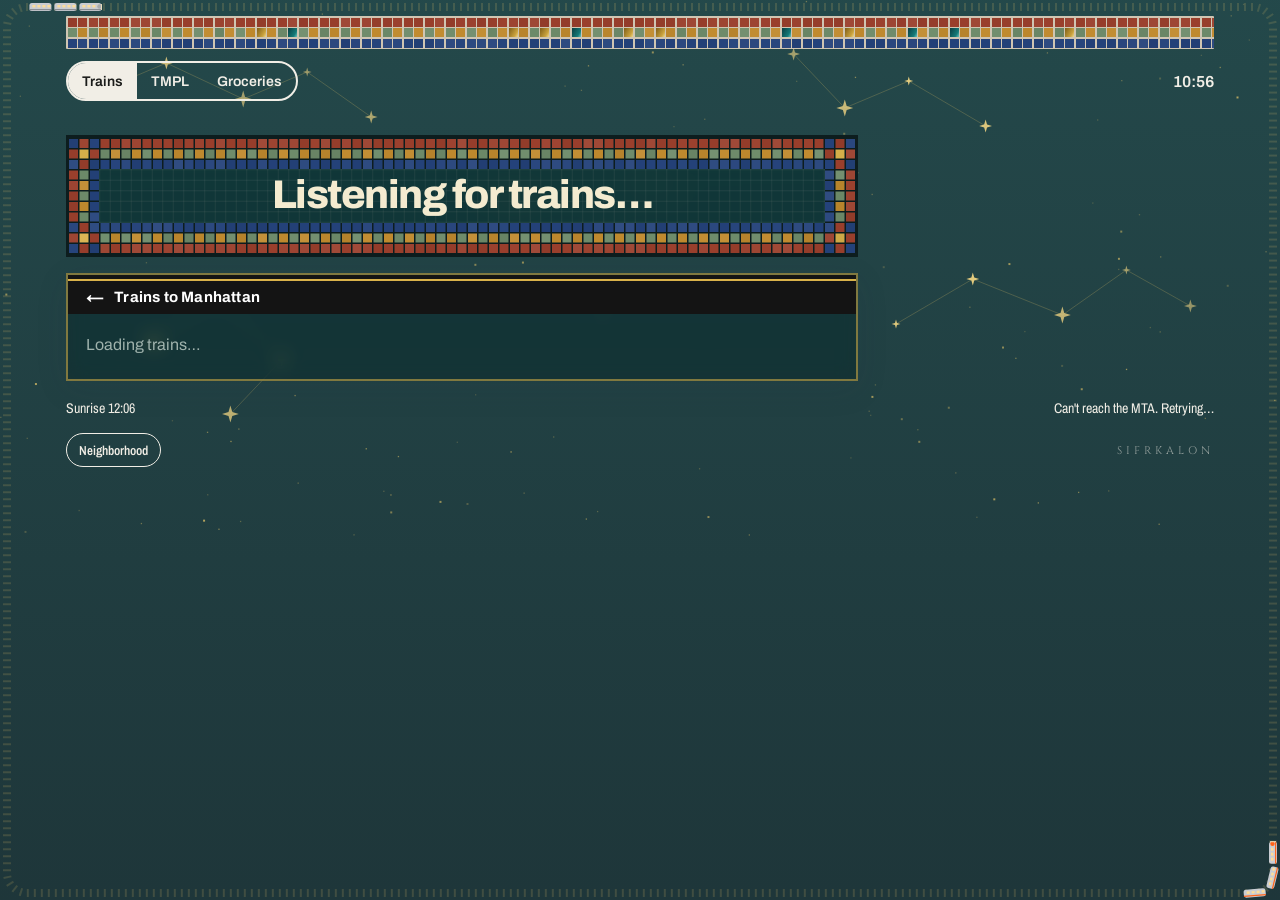
==== index.html @ c40b88c0 "Two little trains always running around the edge: an L one way, an M the other Co-Authored-By: Claud" ====
<!doctype html>
<html lang="en">
<head>
<meta charset="utf-8">
<meta name="viewport" content="width=device-width, initial-scale=1, viewport-fit=cover">
<meta name="apple-mobile-web-app-capable" content="yes">
<meta name="apple-mobile-web-app-status-bar-style" content="black-translucent">
<meta name="apple-mobile-web-app-title" content="Trains">
<title>Trains</title>
<link rel="preconnect" href="https://fonts.googleapis.com">
<link rel="preconnect" href="https://fonts.gstatic.com" crossorigin>
<link rel="stylesheet" href="https://fonts.googleapis.com/css2?family=Archivo:wght@400;600;800&family=Archivo+Narrow:wght@500;600&family=Cinzel:wght@500;700&family=Pixelify+Sans:wght@400;600&family=VT323&display=swap">
<style>
  * { box-sizing: border-box; }
  html, body { margin: 0; min-height: 100%; }
  body { -webkit-font-smoothing: antialiased; }
  button { font: inherit; cursor: pointer; }
  [hidden] { display: none !important; }

  /* ================= LINE (line map + mosaic) ================= */
  body.t-line {
    background-color: #F2EFE8; color: #1B1C1A; font-family: "Archivo", "Helvetica Neue", Helvetica, Arial, sans-serif;
  }
  .L { grid-template-columns: minmax(0, 1fr); max-width: 1180px; margin: 0 auto; padding: max(16px, env(safe-area-inset-top)) 16px max(20px, env(safe-area-inset-bottom)); display: grid; gap: 18px; }
  .band { display: grid; grid-auto-flow: column; grid-template-rows: repeat(3, 9px); grid-auto-columns: 9px; gap: 1.5px; padding: 1.5px; background: #CFC5B2; overflow: hidden; border-radius: 1px; }
  .band i { display: block; width: 9px; height: 9px; }
  /* jewel tesserae: gold smalti and teal glass that catch the light now and then */
  /* jewel tesserae: glass and smalti that catch the light. Colors come in as --a (deep), --b (body), --h (highlight). */
  .jw { background: linear-gradient(120deg, var(--a) 0%, var(--b) 30%, var(--h) 47%, var(--b) 57%, var(--a) 100%); background-size: 320% 100%; animation: glint var(--t, 4s) ease-in-out infinite; animation-delay: var(--d, 0s); }
  @keyframes glint { 0%, 55% { background-position: 100% 0; } 78% { background-position: 0% 0; } 100% { background-position: 0% 0; } }
  @media (prefers-reduced-motion: reduce) { .jw { animation: none; background-position: 40% 0; } .L-track .rail, .L-track .car { animation: none; } }
  .L-top { display: flex; align-items: center; gap: 12px; }
  .L-spacer { flex: 1; }
  @media (max-width: 480px) { .L-top { gap: 8px; } .L-wx { font-size: 13px; white-space: nowrap; } .wxl { display: none; } }
  .L-sig { display: flex; align-items: center; gap: 14px; width: 100%; justify-content: space-between; margin-top: 10px; }
  .L-foot .toggle { min-height: 34px; font-size: 13px; padding: 4px 12px; border-width: 1.5px; }
  .sig { font-family: "Cinzel", Georgia, serif; font-size: 11px; letter-spacing: 4px; opacity: 0.55; }
  .L-clock { font-weight: 600; font-variant-numeric: tabular-nums; color: #55584F; }
  .toggle { border: 2px solid currentColor; background: transparent; color: inherit; padding: 6px 12px; min-height: 40px; border-radius: 999px; font-size: 14px; font-weight: 600; }
  #L-fx { position: fixed; inset: 0; width: 100vw; height: 100vh; pointer-events: none; z-index: 0; }
  .L { position: relative; z-index: 1; }
  body.t-line.dark .L-clock, body.t-line.dark .L-foot, body.t-line.dark .L-top .toggle, body.t-line.dark .L-wx { color: #F1EEE6; }
  .L-wx { font-family: "Archivo Narrow", sans-serif; font-size: 15px; color: #3E413B; }
  .L-main { display: grid; gap: 16px; }
  @media (min-width: 900px) { .L-main { grid-template-columns: minmax(0, 1fr) 340px; align-items: start; } }
  .L-col { display: grid; gap: 16px; }
  .views { display: inline-flex; border: 2px solid currentColor; border-radius: 999px; overflow: hidden; }
  .views button { border: 0; background: transparent; color: inherit; padding: 6px 14px; min-height: 36px; font-size: 14px; font-weight: 600; }
  .views button[aria-pressed="true"] { background: #1B1C1A; color: #F8F5EE; }
  body.t-line.dark .views { color: #F1EEE6; } body.t-line.dark .views button[aria-pressed="true"] { background: #F1EEE6; color: #1B1C1A; }
  .T-row { display: grid; grid-template-columns: 74px minmax(0, 1fr); gap: 14px; align-items: center; padding: 14px 0; border-bottom: 1px solid #E2DCCD; }
  .T-row:last-child { border-bottom: 0; }
  .T-min { font-weight: 800; font-size: 40px; line-height: 0.9; letter-spacing: -1.5px; color: #24427A; font-variant-numeric: tabular-nums; text-align: right; }
  .T-min small { display: block; font-size: 13px; letter-spacing: 0; color: #55584F; font-weight: 600; margin-top: 4px; }
  .T-row.top .T-min { font-size: 56px; color: #7A2E2A; }
  .T-doing { font-size: 19px; font-weight: 800; }
  .T-row.top .T-doing { font-size: 24px; }
  .T-club { margin-top: 4px; }
  .T-how { font-family: "Archivo Narrow", sans-serif; font-size: 14px; color: #55584F; margin-top: 3px; }
  .T-how b { color: #1B1C1A; }

  .L-plaque { position: relative; background: transparent; -webkit-backdrop-filter: blur(18px) saturate(1.6); backdrop-filter: blur(18px) saturate(1.6); padding: 40px 40px 32px; text-align: center; overflow: hidden; }
  .L-plaque > canvas { position: absolute; inset: 0; width: 100%; height: 100%; z-index: 0; }
  .L-plaque > div { position: relative; z-index: 1; }
  @media (max-width: 480px) { .L-plaque { padding: 34px 32px 28px; } .L-plaque .L-sub { font-size: 13px; } }
  .L-head1 { font-weight: 800; font-size: clamp(34px, 9vw, 64px); line-height: 1; letter-spacing: -1.5px; white-space: nowrap; color: #1B1C1A; font-variant-numeric: tabular-nums; }
  /* the number, gilded on black glass like an old transom or shop-door numeral */
  .L-head1 em { font-style: normal; display: inline-block; padding: 0.02em 0.22em 0.06em; margin: 0 0.04em; border-radius: 0.12em; vertical-align: 0.02em;
    background: #121212; box-shadow: inset 0 0 0 2px #121212, inset 0 0 0 3.5px #B8913A, 0 2px 0 rgba(0,0,0,0.12); }
  .L-head1 em .gilt { background: linear-gradient(105deg, #8E6B1E 0%, #D9B24A 28%, #FFF2BF 44%, #E8C766 52%, #A57C25 70%, #F3D98A 86%, #8E6B1E 100%); background-size: 260% 100%;
    -webkit-background-clip: text; background-clip: text; color: transparent; filter: drop-shadow(0 1px 0 #3A2A0C); animation: gilt 6s ease-in-out infinite; }
  @keyframes gilt { 0%, 60% { background-position: 100% 0; } 85%, 100% { background-position: 0% 0; } }
  @media (prefers-reduced-motion: reduce) { .L-head1 em .gilt { animation: none; } }
  .L-head1.now { color: #7A2E2A; }
  .L-head1.quiet { white-space: normal; font-size: clamp(26px, 7vw, 40px); }
  .L-what { margin-top: 10px; font-size: 18px; line-height: 1.35; }
  .L-what b { font-weight: 800; }
  .L-sub { color: #55584F; font-family: "Archivo Narrow", sans-serif; font-size: 15px; margin-top: 4px; }
  .L-side { display: grid; gap: 12px; }
  .L-note { background: rgba(252,249,242,0.55); -webkit-backdrop-filter: blur(18px) saturate(1.6); backdrop-filter: blur(18px) saturate(1.6); border: 2px solid #C08A2E; border-left-width: 8px; padding: 10px 14px; }
  .L-note b { display: block; font-size: 16px; }
  .L-note span { font-family: "Archivo Narrow", sans-serif; font-size: 14px; color: #55584F; }
  .L-notices { -webkit-backdrop-filter: blur(18px) saturate(1.6); backdrop-filter: blur(18px) saturate(1.6); background: rgba(252,249,242,0.55); border: 1px solid #B9B09C; }
  .L-notices summary { padding: 10px 14px; font-family: "Cinzel", Georgia, serif; letter-spacing: 2px; font-size: 13px; cursor: pointer; list-style-position: inside; }
  .L-notices > div { display: grid; gap: 10px; padding: 0 12px 12px; }
  .L-chip { display: inline-block; margin-left: 6px; padding: 1px 7px; border-radius: 999px; background: #24427A; color: #F8F5EE; font-family: "Archivo Narrow", sans-serif; font-size: 11px; letter-spacing: 0.5px; vertical-align: 2px; }
  .L-alert { background: #24427A; color: #F8F5EE; border: 3px solid #F8F5EE; outline: 2px solid #24427A; padding: 10px 14px; font-size: 15px; line-height: 1.35; }
  .L-alert small { display: block; font-family: "Cinzel", serif; letter-spacing: 3px; font-size: 11px; opacity: 0.85; margin-bottom: 3px; }
  .L-map { background: rgba(252,249,242,0.5); -webkit-backdrop-filter: blur(18px) saturate(1.6); backdrop-filter: blur(18px) saturate(1.6); box-shadow: inset 0 1px 0 rgba(255,255,255,0.75), 0 8px 30px rgba(40,50,70,0.10); border: 2px solid #1B1C1A; padding: 0 18px 8px; }
  .sign { margin: 0 -18px 4px; background: #141414; color: #FFFFFF; padding: 9px 18px 8px; border-top: 4px solid #141414; box-shadow: inset 0 2px 0 #FFFFFF; font-weight: 700; font-size: 15px; letter-spacing: 0.2px; display: flex; align-items: center; gap: 10px; }
  .sign .dot { width: 22px; height: 22px; border-radius: 50%; color: #fff; display: inline-grid; place-items: center; font-size: 13px; font-weight: 800; }
  .sign .arrow { font-size: 18px; line-height: 1; }
  .L-row { display: grid; grid-template-columns: 36px minmax(0, 1fr) auto; gap: 14px; align-items: center; padding: 14px 0; border-bottom: 1px solid #E2DCCD; }
  .L-row:last-child { border-bottom: 0; }
  @media (max-width: 600px) {
    .L-row { grid-template-columns: 36px minmax(0, 1fr); grid-template-areas: "b i" "t t"; row-gap: 8px; }
    .L-row .bullet { grid-area: b; } .L-row .L-info { grid-area: i; text-align: left; } .L-row .L-line1 { justify-content: flex-start; } .L-row .L-track { grid-area: t; }
  }
  .bullet { width: 34px; height: 34px; border-radius: 50%; color: #fff; display: grid; place-items: center; font-weight: 800; font-size: 18px; font-family: "Helvetica Neue", Helvetica, Arial, sans-serif; }
  .L-track { position: relative; height: 34px; min-width: 60px; }
  .L-main > *, .H-main > * { min-width: 0; }
  .L-track .rail { position: absolute; left: 0; right: 14px; top: 13px; height: 8px; display: flex; gap: 2px; overflow: hidden; }
  .L-track .rail i { flex: none; height: 8px; display: block; }
  /* the occasional rumble: a quick shiver through the rail and the car, every several seconds */
  .L-track .rail, .L-track .car { animation: rumble var(--rt, 9s) linear infinite; animation-delay: var(--rd, 0s); }
  .L-row.go .L-track .rail, .L-row.go .L-track .car { --rt: 3.2s; }
  @keyframes rumble {
    0%, 90%, 100% { transform: translate(0, 0); }
    91% { transform: translate(0.4px, -0.7px); } 92.5% { transform: translate(-0.4px, 0.6px); }
    94% { transform: translate(0.3px, -0.5px); } 95.5% { transform: translate(-0.2px, 0.4px); }
    97% { transform: translate(0.1px, -0.2px); }
  }
  .L-track .stn { position: absolute; right: 0; top: 6px; width: 22px; height: 22px; border-radius: 50%; background: #F8F5EE; border: 5px solid #1B1C1A; }
  .L-track .car { position: absolute; top: 8px; width: 28px; height: 18px; border-radius: 5px; background: #1B1C1A; transition: left 1s linear; }
  .L-track .car::after { content: ""; position: absolute; left: 4px; right: 4px; top: 5px; height: 4px; background: #F1D48A; border-radius: 1px; }
  .L-row.go .stn { animation: pulse 1.2s ease-in-out infinite; }
  @keyframes pulse { 50% { box-shadow: 0 0 0 7px rgba(122,46,42,0.25); } }
  .L-info { text-align: right; min-width: 118px; }
  .L-leave { font-weight: 800; font-size: 20px; font-variant-numeric: tabular-nums; }
  .L-line1 { display: flex; align-items: center; justify-content: flex-end; flex-wrap: wrap; gap: 4px 8px; }
  .L-walk { display: inline-flex; align-items: center; gap: 4px; padding: 2px 9px 2px 6px; border-radius: 999px; background: #E9E3D6; color: #3E413B; font-family: "Archivo Narrow", sans-serif; font-weight: 600; font-size: 13px; white-space: nowrap; }
  .L-walk svg { width: 13px; height: 13px; }
  .L-then { font-weight: 600; color: #3E413B; }
  .L-stn { margin-top: 4px; }
  .tablet { display: inline-flex; align-items: center; gap: 7px; font-family: "Cinzel", Georgia, serif; font-weight: 700; font-size: 11.5px; letter-spacing: 2px; color: var(--tc, #2F6B5E); }
  .tablet::before { content: ""; width: 9px; height: 9px; flex: none; background: linear-gradient(135deg, var(--tc, #2F6B5E) 0 50%, var(--tb, #C08A2E) 50% 100%); }
  .L-next { font-family: "Archivo Narrow", sans-serif; font-size: 13px; color: #6B6E68; }
  .L-foot { display: flex; flex-wrap: wrap; gap: 6px 18px; justify-content: space-between; font-family: "Archivo Narrow", sans-serif; font-size: 14px; color: #55584F; }
  .L-empty { padding: 18px 0; color: #55584F; }

  /* ================= NEIGHBORHOOD (pixel, Gotham-amber nights) ================= */
  body.t-hood { background: #12101F; color: #F4EBD0; font-family: "VT323", "Courier New", monospace; }
  .H { grid-template-columns: minmax(0, 1fr); max-width: 1180px; margin: 0 auto; padding: max(14px, env(safe-area-inset-top)) 14px max(20px, env(safe-area-inset-bottom)); display: grid; gap: 16px; }
  .H-top { display: flex; align-items: center; gap: 12px; font-size: 22px; }
  .H-top .day { flex: 1; color: #C9BCA0; }
  .H-sig { display: flex; align-items: center; justify-content: space-between; width: 100%; }
  .H-sig .sig { font-family: "Pixelify Sans", sans-serif; letter-spacing: 3px; font-size: 12px; }
  .H-foot .toggle, .H-top .toggle { font-family: "Pixelify Sans", sans-serif; border-radius: 0; border-color: #FFC966; color: #FFC966; font-size: 14px; }
  .H-main { display: grid; gap: 16px; }
  @media (min-width: 900px) { .H-main { grid-template-columns: minmax(0, 1.35fr) minmax(0, 1fr); align-items: start; } }
  .H-scene { display: block; width: 100%; height: auto; image-rendering: pixelated; image-rendering: crisp-edges; box-shadow: 0 0 0 4px #0A0914, 0 0 0 8px #5E3B26; background: #0B0F1F; }
  .H-box { background: #F4EBD0; color: #1E1A2E; padding: 14px 16px; box-shadow: 0 0 0 4px #1E1A2E, 0 0 0 8px #F4EBD0; margin: 8px; }
  .H-label { font-family: "Pixelify Sans", sans-serif; font-weight: 600; font-size: 15px; letter-spacing: 1px; color: #7A4E2D; }
  .H-quest { font-size: 32px; line-height: 1.02; margin-top: 4px; }
  .H-quest em { font-style: normal; color: #B5402B; }
  .H-col { display: grid; gap: 14px; }
  .H-panel { background: #1E1A33; padding: 12px 14px; box-shadow: 0 0 0 3px #0A0914; }
  .H-panel .H-label { color: #FFC966; margin-bottom: 6px; }
  .H-item { font-size: 22px; line-height: 1.1; padding: 3px 0; }
  .H-item span { color: #B9AFCF; }
  .H-route { display: grid; grid-template-columns: 26px minmax(0, 1fr) auto; gap: 10px; align-items: center; font-size: 22px; padding: 4px 0; }
  .H-dot { width: 22px; height: 22px; display: grid; place-items: center; color: #fff; font-family: "Pixelify Sans", sans-serif; font-size: 14px; font-weight: 600; clip-path: polygon(30% 0, 70% 0, 100% 30%, 100% 70%, 70% 100%, 30% 100%, 0 70%, 0 30%); }
  .H-route .when { color: #FFC966; text-align: right; }
  .H-route small { display: block; color: #9C92B5; font-size: 18px; }
  .H-notices summary { cursor: pointer; list-style-position: inside; }
  .H-flyer { background: #F4F1EA; color: #161616; padding: 10px 12px; font-size: 20px; line-height: 1.05; position: relative; box-shadow: 3px 3px 0 #0A0914; }
  .H-flyer:nth-child(odd) { transform: rotate(-1deg); }
  .H-flyer:nth-child(even) { transform: rotate(0.8deg); }
  .H-flyer::before { content: ""; position: absolute; top: -6px; left: 40%; width: 46px; height: 12px; background: rgba(255, 232, 0, 0.75); }
  .H-flyer small { display: block; font-family: "Pixelify Sans", sans-serif; font-size: 12px; color: #D6338F; letter-spacing: 1px; }
  .H-foot { display: flex; flex-wrap: wrap; align-items: center; gap: 10px 16px; font-size: 20px; color: #9C92B5; }
  .H-top .views { border-radius: 0; border-color: #FFC966; color: #FFC966; font-family: "Pixelify Sans", sans-serif; }
  .H-top .views button { border-radius: 0; font-size: 13px; padding: 6px 10px; }
  .H-top .views button[aria-pressed="true"] { background: #FFC966; color: #1E1A2E; }
  .H-tmpl { display: grid; grid-template-columns: 52px minmax(0, 1fr); gap: 10px; align-items: center; font-size: 22px; padding: 5px 0; }
  .H-tmpl .n { color: #FFC966; font-size: 30px; text-align: right; line-height: 1; }
  .H-tmpl .n small { display: block; font-size: 16px; color: #9C92B5; }
  .H-tmpl small { display: block; color: #9C92B5; font-size: 18px; }
  .H-made { font-family: "Pixelify Sans", sans-serif; background: #FFC966; color: #1E1A2E; border: 0; padding: 8px 14px; min-height: 40px; box-shadow: 0 4px 0 #A9772B; }
  .H-made:active { transform: translateY(3px); box-shadow: 0 1px 0 #A9772B; }

  button.sig { background: none; border: 0; padding: 6px 0; color: inherit; cursor: pointer; }
  .pretend { position: fixed; left: 50%; bottom: max(12px, env(safe-area-inset-bottom)); transform: translateX(-50%); width: min(560px, calc(100vw - 24px)); max-height: 70vh; overflow: auto; z-index: 50;
    background: #161616; color: #F4EFE3; border-radius: 14px; padding: 14px 16px 16px; box-shadow: 0 12px 40px rgba(0,0,0,0.35); font-family: "Archivo", Helvetica, Arial, sans-serif; font-size: 14px; }
  .pr-head { display: flex; align-items: center; gap: 10px; margin-bottom: 8px; } .pr-head b { flex: 1; font-size: 15px; }
  .pr-head button { background: none; border: 1px solid #555; color: #F4EFE3; border-radius: 999px; padding: 5px 12px; font-size: 13px; }
  .pr-group { padding: 8px 0; border-top: 1px solid #2A2A2A; } .pr-group > span { display: block; font-size: 12px; color: #A8A091; margin-bottom: 6px; letter-spacing: 0.5px; }
  .pr-group > div { display: flex; flex-wrap: wrap; gap: 6px; }
  .pr-chip { background: #222; color: #F4EFE3; border: 1px solid #3A3A3A; border-radius: 999px; padding: 6px 12px; min-height: 34px; font-size: 13px; }
  .pr-chip[aria-pressed="true"] { background: #D9B24A; color: #161616; border-color: #D9B24A; font-weight: 700; }
  .pr-badge { position: fixed; top: max(8px, env(safe-area-inset-top)); left: 50%; transform: translateX(-50%); z-index: 40; background: #D9B24A; color: #161616; font: 700 12px "Archivo", sans-serif; padding: 5px 12px; border-radius: 999px; box-shadow: 0 4px 14px rgba(0,0,0,0.2); pointer-events: none; }
  /* ---- Line at night: boxes become dark teal glass trimmed in brass, to sit under the Grand Central ceiling ---- */
  body.t-line.dark .L-head1, body.t-line.dark .L-what, body.t-line.dark .L-what b { color: #F4EBD0; }
  body.t-line.dark .L-head1.now { color: #F0B08A; }
  body.t-line.dark .L-sub { color: #AFC0BA; }
  body.t-line.dark .L-map { background: rgba(10, 30, 31, 0.4); border-color: rgba(217, 178, 74, 0.55); -webkit-backdrop-filter: blur(9px) saturate(1.3); backdrop-filter: blur(9px) saturate(1.3); }
  body.t-line.dark .sign { box-shadow: inset 0 2px 0 #D9B24A; }
  body.t-line.dark .L-row, body.t-line.dark .T-row { border-bottom-color: rgba(233, 200, 106, 0.16); }
  body.t-line.dark .L-leave, body.t-line.dark .T-doing { color: #F4EBD0; }
  body.t-line.dark .L-walk { background: rgba(244, 235, 208, 0.10); color: #E6DCC6; }
  body.t-line.dark .L-next, body.t-line.dark .T-how, body.t-line.dark .L-empty, body.t-line.dark .T-min small { color: #9FB2AC; }
  body.t-line.dark .L-then, body.t-line.dark .T-how b { color: #E6DCC6; }
  body.t-line.dark .tablet { color: #E9D29A; }
  body.t-line.dark .T-min { color: #E9C86A; }
  body.t-line.dark .T-row.top .T-min { color: #F0B08A; }
  body.t-line.dark .L-track .stn { background: #0F2627; border-color: #F4EBD0; }
  body.t-line.dark .L-track .car { background: #EDE4CC; }
  body.t-line.dark .L-track .car::after { background: #1B1C1A; }
  body.t-line.dark .L-note, body.t-line.dark .L-notices { background: rgba(10, 30, 31, 0.5); border-color: rgba(217, 178, 74, 0.6); color: #F4EBD0; }
  body.t-line.dark .L-note span { color: #AFC0BA; }
  :focus-visible { outline: 3px solid #FFC966; outline-offset: 2px; }
  @media (prefers-reduced-motion: reduce) { .L-track .car { transition: none; } .L-row.go .stn { animation: none; } }
</style>
</head>
<body class="t-line">

<!-- ============ LINE ============ -->
<canvas id="L-fx" aria-hidden="true"></canvas>
<div class="L" id="ui-line">
  <header>
    <div class="band" id="band" aria-hidden="true"></div>
    <div class="L-top" style="margin-top: 12px">
      <div class="views" role="group" aria-label="View"><button type="button" data-view="trains">Trains</button><button type="button" data-view="tmpl">TMPL</button><button type="button" data-view="grocery">Groceries</button></div>
      <span class="L-spacer"></span>
      <span class="L-wx" id="L-wx"></span>
      <span class="L-clock" id="L-clock"></span>
    </div>
  </header>
  <div class="L-main">
    <div class="L-col">
      <div id="L-pack" class="L-col"></div>
      <section class="L-plaque" aria-live="polite">
        <canvas id="plaque-bg" aria-hidden="true"></canvas>
        <div class="L-head1 quiet" id="L-head1">Listening for trains…</div>
        <div class="L-what" id="L-what"></div>
        <div class="L-sub" id="L-sub"></div>
      </section>
      <section class="L-map" id="L-map" aria-label="All train options"></section>
      <section class="L-map" id="L-tmpl" aria-label="Time to each TMPL club" hidden></section>
    </div>
    <div class="L-col">
      <details class="L-notices" id="L-notices" hidden><summary id="L-notices-sum">Service notices</summary><div id="L-alerts"></div></details>
    </div>
  </div>
  <footer class="L-foot"><span id="L-sky"></span><span id="L-status"></span>
    <span class="L-sig"><button class="toggle" type="button" data-toggle>Neighborhood</button><button type="button" class="sig" data-pretend aria-label="Pretend mode">SIFRKALON</button></span>
  </footer>
</div>

<!-- ============ NEIGHBORHOOD ============ -->
<div class="H" id="ui-hood" hidden>
  <header class="H-top">
    <span class="day" id="H-day"></span>
    <span id="H-clock"></span>
    <span class="views" role="group" aria-label="View"><button type="button" data-view="trains">Trains</button><button type="button" data-view="tmpl">TMPL</button><button type="button" data-view="grocery">Food</button></span>
  </header>
  <div class="H-main">
    <div class="H-col">
      <canvas class="H-scene" id="H-scene" width="192" height="108" role="img" aria-label="Pixel street: your building, the elevated M, Central Av station"></canvas>
      <section class="H-panel" id="H-pack" hidden><div class="H-label">PACK</div><div id="H-pack-items"></div></section>
      <section class="H-box" aria-live="polite">
        <div class="H-label">QUEST · INTO THE CITY</div>
        <div class="H-quest" id="H-quest">Listening for trains…</div>
      </section>
    </div>
    <div class="H-col">
      <section class="H-panel"><div class="H-label" id="H-routes-label">OTHER ROUTES</div><div id="H-routes"></div></section>
      <details class="H-panel H-notices" id="H-notices" hidden><summary class="H-label" id="H-notices-sum">NOTICES</summary><div class="H-col" id="H-alerts" style="padding-top:10px"></div></details>
      <footer class="H-foot">
        <button class="H-made" type="button" id="H-made">I made it out</button>
        <span id="H-streak"></span>
        <span id="H-sky"></span>
        <span id="H-status"></span>
        <span class="H-sig"><button class="toggle" type="button" data-toggle>Night</button><button type="button" class="sig" data-pretend aria-label="Pretend mode">SIFRKALON</button></span>
      </footer>
    </div>
  </div>
</div>

<div class="pretend" id="pretend" hidden></div>
<div class="pr-badge" id="pr-badge" hidden></div>

<script src="suncalc.js?v=10"></script>
<script src="data.js?v=10"></script>
<script src="scene.js?v=10"></script>
<script src="fx.js?v=22"></script>
<script src="tmpl.js?v=14"></script>
<script>
// ---------- themes: line → neighborhood → neighborhood at night ----------
const THEMES = ["line", "hood", "night"];
const NEXT_LABEL = { line: "Neighborhood", hood: "Night", night: "Line map" };
const ROUTE_COLOR = { M: "#FF6319", J: "#996633", Z: "#996633", L: "#A7A9AC" };
let view = "trains";
try { view = localStorage.getItem("otd-view") || "trains"; } catch (e) {}
const qv = new URLSearchParams(location.search).get("view");
if (["trains", "tmpl", "grocery"].includes(qv)) view = qv;
if (!["trains", "tmpl", "grocery"].includes(view)) view = "trains";
document.querySelectorAll("[data-view]").forEach(b => b.addEventListener("click", () => {
  view = b.dataset.view;
  try { localStorage.setItem("otd-view", view); } catch (e) {}
  render();
}));
let theme = "line";
try { theme = localStorage.getItem("otd-theme") || "line"; } catch (e) {}
const q = new URLSearchParams(location.search).get("theme");
if (THEMES.includes(q)) theme = q;
if (!THEMES.includes(theme)) theme = "line";

function applyTheme() {
  const isLine = theme === "line";
  document.body.className = isLine ? "t-line" : "t-hood";
  document.getElementById("ui-line").hidden = !isLine;
  document.getElementById("ui-hood").hidden = isLine;
  document.querySelectorAll("[data-toggle]").forEach(b => b.textContent = NEXT_LABEL[theme]);
  document.querySelector('meta[name="theme-color"]')?.remove();
  document.getElementById("L-fx").hidden = !isLine;
  if (isLine) { Scene.unmount(); Fx.mount(document.getElementById("L-fx")); }
  else { Fx.unmount(); Scene.mount(document.getElementById("H-scene")); }
  render();
}
document.querySelectorAll("[data-toggle]").forEach(b => b.addEventListener("click", () => {
  theme = THEMES[(THEMES.indexOf(theme) + 1) % THEMES.length];
  try { localStorage.setItem("otd-theme", theme); } catch (e) {}
  applyTheme();
}));

// mosaic band
const TESS = ["#7A2E2A", "#C08A2E", "#2F6B5E", "#24427A"];
// hand-laid tesserae: irregular widths, gentle tonal drift, mostly warm neutrals with a few colored stones
const rnd = i => { const x = Math.sin(i * 12.9898 + 78.233) * 43758.5453; return x - Math.floor(x); };
function shade(hex, f) {   // f > 0 lighter, < 0 darker
  const n = parseInt(hex.slice(1), 16), c = [n >> 16, (n >> 8) & 255, n & 255];
  return "#" + c.map(v => Math.round(f > 0 ? v + (255 - v) * f : v * (1 + f)).toString(16).padStart(2, "0")).join("");
}
const STONES = ["#7A2E2A", "#C08A2E", "#2F6B5E", "#24427A"];
const GOLD = { a: "#7E5E17", b: "#C9A23E", h: "#FFF0B3" }, TEAL = { a: "#0A3F42", b: "#157A78", h: "#8FE3DA" };
const jewelOf = c => ({ a: shade(c, -0.4), b: c, h: shade(c, 0.62) });
// a shimmering piece; t = seconds between glints, d = where in that cycle it starts
const jewel = (w, j, seed, h = "") => `<i class="jw" style="width:${w}px;${h}--a:${j.a};--b:${j.b};--h:${j.h};--t:${(3 + rnd(seed) * 2.5).toFixed(1)}s;--d:${(rnd(seed * 3 + 1) * -6).toFixed(2)}s"></i>`;
// Tile palette, after the old IRT/BMT walls: brick, ochre, sage, navy on buff.
const TILE = { grout: "#CFC5B2", field: "#F3EEE2", brick: "#9A3F2C", ochre: "#C08A2E", sage: "#6E8B6A", navy: "#24427A" };
const tone = (c, i, k = 0.1) => shade(c, (rnd(i) - 0.5) * k);

// top band: three courses. brick, then an ochre/sage checker set with the odd jewel, then navy
(function buildBand() {
  let html = "";
  for (let col = 0; col < 260; col++) for (let row = 0; row < 3; row++) {
    const i = col * 3 + row;
    if (row === 1) {
      const j = rnd(i * 5 + 3);
      if (j < 0.06) { html += jewel(9, GOLD, i, "height:9px;"); continue; }
      if (j < 0.10) { html += jewel(9, TEAL, i, "height:9px;"); continue; }
      html += `<i style="background:${tone(col % 2 ? TILE.ochre : TILE.sage, i)}"></i>`;
    } else {
      html += `<i style="background:${tone(row === 0 ? TILE.brick : TILE.navy, i)}"></i>`;
    }
  }
  document.getElementById("band").innerHTML = html;
})();

// the "Leave in" box as a station name tablet: a field of small white tiles inside three bands, rosettes at the corners
function paintPlaque() {
  const cv = document.getElementById("plaque-bg");
  if (!cv || !cv.parentElement.offsetWidth) return;
  const W = cv.parentElement.offsetWidth, H = cv.parentElement.offsetHeight, dpr = Math.min(2, devicePixelRatio || 1);
  cv.width = W * dpr; cv.height = H * dpr;
  const c = cv.getContext("2d"); c.setTransform(dpr, 0, 0, dpr, 0, 0);
  const T = W < 480 ? 7.5 : 9, G = 1.5, S = T + G;
  const cols = Math.floor((W - G) / S), rows = Math.floor((H - G) / S);
  const ox = (W - cols * S - G) / 2 + G, oy = (H - rows * S - G) / 2 + G;
  const dark = document.body.classList.contains("dark");
  c.fillStyle = dark ? "#0D1D1E" : TILE.grout; c.fillRect(0, 0, W, H);
  for (let y = 0; y < rows; y++) for (let x = 0; x < cols; x++) {
    const ring = Math.min(x, y, cols - 1 - x, rows - 1 - y), i = y * 997 + x;
    const corner = (x < 3 || x > cols - 4) && (y < 3 || y > rows - 4);
    let col;
    if (corner) {
      const cx = x < 3 ? 1 : cols - 2, cy = y < 3 ? 1 : rows - 2;
      col = x === cx && y === cy ? "#D9B24A" : (Math.abs(x - cx) + Math.abs(y - cy) === 1 ? TILE.brick : TILE.navy);
    } else if (ring === 0) col = TILE.brick;
    else if (ring === 1) col = (x + y) % 2 ? TILE.ochre : TILE.sage;
    else if (ring === 2) col = TILE.navy;
    else continue;
    c.fillStyle = tone(col, i, 0.12);
    c.fillRect(ox + x * S, oy + y * S, T, T);
  }
  // the field: frosted glass, so the sky shows through, with a whisper of tile grid
  const fx0 = ox + 3 * S - G, fy0 = oy + 3 * S - G, fw = (cols - 6) * S + G, fh = (rows - 6) * S + G;
  c.clearRect(fx0, fy0, fw, fh);
  c.fillStyle = dark ? "rgba(16,40,40,0.52)" : "rgba(252,249,242,0.5)";
  c.fillRect(fx0, fy0, fw, fh);
  c.strokeStyle = dark ? "rgba(244,235,208,0.07)" : "rgba(160,145,120,0.13)"; c.lineWidth = 1;
  c.beginPath();
  for (let x = 3; x <= cols - 3; x++) { const X = ox + x * S - G / 2; c.moveTo(X, fy0); c.lineTo(X, fy0 + fh); }
  for (let y = 3; y <= rows - 3; y++) { const Y = oy + y * S - G / 2; c.moveTo(fx0, Y); c.lineTo(fx0 + fw, Y); }
  c.stroke();
}
addEventListener("resize", paintPlaque);
if (window.ResizeObserver) new ResizeObserver(paintPlaque).observe(document.querySelector(".L-plaque"));

function mosaicRail(color, seed) {
  let out = "", x = 0;
  for (let i = 0; x < 1000; i++) {
    const w = 6 + Math.floor(rnd(seed * 97 + i) * 7), j = rnd(seed * 53 + i);
    out += j < 0.04 ? jewel(w, GOLD, seed * 131 + i)
         : j < 0.06 ? jewel(w, TEAL, seed * 137 + i)
         : j < 0.17 ? jewel(w, jewelOf(color), seed * 139 + i)
         : `<i style="width:${w}px;background:${shade(color, (rnd(seed * 31 + i) - 0.5) * 0.28)}"></i>`;
    x += w + 2;
  }
  return out;
}
// station tablets: each stop has its own colors
const TABLETS = { "Central Av": ["#7A2E2A", "#C08A2E"], "Myrtle Av–Broadway": ["#24427A", "#C08A2E"], "Jefferson St": ["#2F6B5E", "#7A2E2A"], "Morgan Av": ["#8A5A1E", "#24427A"],
  "Astor Place": ["#24427A", "#7A2E2A"], "Hell's Kitchen": ["#2F6B5E", "#C08A2E"], "West Village": ["#7A2E2A", "#2F6B5E"], "Avenue A": ["#8A5A1E", "#2F6B5E"], "Lexington": ["#24427A", "#C08A2E"],
  "Essex Crossing": ["#7A2E2A", "#C08A2E"], "Lower East Side": ["#24427A", "#C08A2E"], "Williamsburg": ["#2F6B5E", "#C08A2E"] };
const tablet = name => { const [c, b] = TABLETS[name] || ["#2F6B5E", "#C08A2E"]; return `<span class="tablet" style="--tc:${c};--tb:${b}">${esc(name.toUpperCase())}</span>`; };

// ---------- pretend mode (tap SIFRKALON): preview weather, time of day, moon and other states ----------
const PRETEND = {};   // sky, temp, time, moon, go, alert, air, wind, uv, puddles
const PRETEND_OPTIONS = [
  ["sky",  "Weather", [["sunny", "Sunny"], ["partly", "Partly cloudy"], ["cloudy", "Cloudy"], ["rain", "Rain"], ["heavy", "Downpour"], ["storm", "Storm"], ["snow", "Snow"], ["fog", "Fog"]]],
  ["temp", "Temperature", [["cold", "Cold"], ["freezing", "Freezing"], ["hot", "Hot"]]],
  ["time", "Time of day", [["day", "Day"], ["golden", "Golden hour"], ["dusk", "Dusk"], ["night", "Night"]]],
  ["moon", "Moon", [["full", "Full moon"], ["new", "New moon"]]],
  ["extra", "Other", [["go", "Time to go"], ["alert", "Service alert"], ["air", "Bad air"], ["wind", "Windy"], ["uv", "Strong sun"], ["puddles", "Wet streets"]]],
];
const pretending = () => Object.keys(PRETEND).length > 0;

// Bend SunCalc so every sky (background, pixel scene, sunset line) follows the pretend time and moon.
if (window.SunCalc) {
  const SC = { gp: SunCalc.getPosition, gmi: SunCalc.getMoonIllumination, gmp: SunCalc.getMoonPosition, gmt: SunCalc.getMoonTimes };
  const ALT = { day: 40, golden: 5, dusk: -3, night: -25 };
  SunCalc.getPosition = (d, a, b) => PRETEND.time ? { altitude: ALT[PRETEND.time] * Math.PI / 180, azimuth: 0.7 } : SC.gp(d, a, b);
  SunCalc.getMoonIllumination = d => PRETEND.moon === "full" ? { fraction: 1, phase: 0.5, angle: 0 } : PRETEND.moon === "new" ? { fraction: 0, phase: 0, angle: 0 } : SC.gmi(d);
  SunCalc.getMoonPosition = (d, a, b) => PRETEND.moon === "full" ? { altitude: 0.5, azimuth: -0.4 } : SC.gmp(d, a, b);
  SunCalc.getMoonTimes = (d, a, b) => PRETEND.moon === "full" ? { rise: new Date(Date.now() + 40 * 60e3) } : SC.gmt(d, a, b);
}

function wxNow() {
  if (!PRETEND.sky && !PRETEND.temp) return currentWx;
  const base = currentWx || { kind: "clear", heavy: false, label: "clear", temp: 62, feels: 62, cloud: 10, wind: 6, cold: false, hot: false };
  const w = { ...base };
  if (PRETEND.sky) {
    const k = { sunny: "clear", heavy: "rain" }[PRETEND.sky] || PRETEND.sky;
    Object.assign(w, { kind: k, heavy: PRETEND.sky === "heavy", cloud: { clear: 5, partly: 45 }[k] ?? 95,
      label: { sunny: "sunny", partly: "partly cloudy", cloudy: "cloudy", rain: "rain", heavy: "heavy rain", storm: "thunderstorms", snow: "snow", fog: "fog" }[PRETEND.sky] });
  }
  if (PRETEND.temp) {
    const f = { cold: 38, freezing: 22, hot: 93 }[PRETEND.temp];
    Object.assign(w, { temp: f, feels: f, cold: f <= 40, hot: f >= 84 });
  } else if (PRETEND.sky === "snow") Object.assign(w, { temp: 29, feels: 24, cold: true, hot: false });
  return w;
}

function packNow() {
  if (!pretending()) return [...warnings, ...airWarnings];
  const w = wxNow(), out = [];
  if (w && ["rain", "storm"].includes(w.kind)) out.push(w.kind === "storm" ? ["Thunderstorms possible", "Pretend: starting in about 20 min"] : ["Bring an umbrella", `Pretend: ${w.heavy ? "heavy rain" : "rain"} for the next few hours`]);
  if (w && w.kind === "snow") out.push(["Snow: wear boots", "Pretend: about 2 in by evening"]);
  if (PRETEND.puddles) out.push(["Wet streets: waterproof shoes", "Pretend: 0.4 in of rain earlier today"]);
  if (w && w.feels <= 32) out.push(["Freezing: coat, hat, gloves", `Feels like ${w.feels}°F`]);
  else if (w && w.feels <= 45) out.push(["Cold: warm coat", `Feels like ${w.feels}°F`]);
  if (w && w.feels >= 90) out.push(["Very hot: water and light clothes", `Feels like ${w.feels}°F`]);
  if (PRETEND.wind) out.push(["Windy", "Pretend: gusts up to 38 mph"]);
  if (PRETEND.uv) out.push(["Strong sun: sunscreen", "Pretend: UV index 8"]);
  if (PRETEND.air) out.push(["Unhealthy air: consider a mask", "Pretend: air quality index 165"]);
  return out;
}
function alertsNow() {
  if (!PRETEND.alert) return alerts;
  return [{ routes: ["M"], html: "<b>M</b> trains are running with delays while crews work on a signal problem (pretend)", when: "Now", type: "Delays", active: true }, ...alerts];
}

// the sheet
(function buildPretend() {
  const sheet = document.getElementById("pretend");
  sheet.innerHTML = `<div class="pr-head"><b>Let's pretend it's…</b><button type="button" id="pr-real">Back to real</button><button type="button" id="pr-close" aria-label="Close">Done</button></div>` +
    PRETEND_OPTIONS.map(([key, label, opts]) => `<div class="pr-group"><span>${label}</span><div>${opts.map(([v, t]) =>
      `<button type="button" class="pr-chip" data-k="${key === "extra" ? v : key}" data-v="${key === "extra" ? "1" : v}">${t}</button>`).join("")}</div></div>`).join("") +
    `<div class="pr-group"><span>Show me now (Line map)</span><div>${[["star", "Shooting star"], ["plane", "Plane"], ["pigeon", "Pigeon"], ["steam", "Steam"], ["leaves", "Leaves"], ["bats", "Bats"], ["fireworks", "Fireworks"]]
      .map(([v, t]) => `<button type="button" class="pr-chip" data-egg="${v}">${t}</button>`).join("")}</div></div>`;
  sheet.addEventListener("click", e => {
    const egg = e.target.closest("[data-egg]");
    if (egg) { if (window.Fx) Fx.trigger(egg.dataset.egg); return; }
    const b = e.target.closest(".pr-chip");
    if (b) { const k = b.dataset.k, v = b.dataset.v; if (PRETEND[k] === v) delete PRETEND[k]; else PRETEND[k] = v; }
    if (e.target.id === "pr-real") for (const k in PRETEND) delete PRETEND[k];
    if (e.target.id === "pr-close") sheet.hidden = true;
    sheet.querySelectorAll(".pr-chip").forEach(c => c.setAttribute("aria-pressed", String(PRETEND[c.dataset.k] === c.dataset.v)));
    render();
  });
  document.querySelectorAll("[data-pretend]").forEach(s => s.addEventListener("click", () => { sheet.hidden = !sheet.hidden; }));
})();

// The walk you see is 2 minutes shorter than the walk the math uses. The station feels closer; you still leave on time.
const WALK_FIB_MIN = 2;
const shownWalk = w => Math.max(1, w - WALK_FIB_MIN);

// ---------- shared model ----------
const mins = s => Math.max(0, Math.floor(s / 60));
function model() {
  const now = Date.now() / 1000;
  const rows = OPTIONS.map((o, i) => ({
    o, i, color: ROUTE_COLOR[o.route] || "#888",
    catchable: (trains[i] || []).map(x => ({ ...x, leave: x.t - (o.walk + BUFFER_MIN) * 60 - now })).filter(x => x.leave > -30),
  })).filter(r => r.catchable.length).sort((a, b) => a.catchable[0].leave - b.catchable[0].leave);
  const pack = packNow();
  const alerts = alertsNow();
  const age = now - updated;
  const status = lastError ? `Can't reach the MTA. Retrying…` : updated ? (age > 120 ? `Data ${Math.round(age / 60)} min old` : `Live · ${Math.round(age)}s ago`) : "";
  const alertRoutes = new Set(alerts.filter(a => a.active).flatMap(a => a.routes || []));
  if (PRETEND.go && rows[0]) rows[0] = { ...rows[0], catchable: [{ ...rows[0].catchable[0], leave: 15 }, ...rows[0].catchable.slice(1)] };
  const badge = document.getElementById("pr-badge");
  badge.hidden = !pretending();
  if (pretending()) badge.textContent = "Pretending: " + Object.entries(PRETEND).map(([k, v]) => v === "1" ? k : v).join(", ");
  return { now, rows, best: rows[0], pack, alerts, alertRoutes, sky: skyLine(now), status };
}

// ---------- destinations (TMPL, groceries) ----------
const DEST_VIEWS = {
  tmpl:    { title: "Time to TMPL", quest: "Side quest", showName: true,  times: (rows, now) => tmplTimes(rows, now) },
  grocery: { title: "Groceries",    quest: "Errand",     showName: true,  times: (rows, now) => destTimes(GROCERIES, rows, now, 0) },
};
function howTo(b, short) {
  if (b.walkOnly) return "walk from home";
  const leave = b.leave < 60 ? "leave now" : `leave in ${mins(b.leave)}`;
  return short ? `${b.route} from ${b.from}, off at ${b.exit}` : `<b>${b.route}</b> from ${b.from} · ${leave} · off at ${b.exit}`;
}

// ---------- LINE render ----------
const TRACK_WINDOW = 15 * 60;   // a car starts its run 15 min before you need to leave
function renderLine(m) {
  document.getElementById("L-clock").textContent = hm(m.now);
  const head = document.getElementById("L-head1"), b = m.best;
  if (!b) {
    head.textContent = updated ? "No trains right now" : "Listening for trains…"; head.className = "L-head1 quiet";
    document.getElementById("L-what").textContent = ""; document.getElementById("L-sub").textContent = "";
  } else {
    const x = b.catchable[0], go = x.leave < 60;
    head.className = "L-head1" + (go ? " now" : "");
    head.innerHTML = go ? "Time to go" : `Leave in <em><span class="gilt">${mins(x.leave)}</span></em> min`;
    document.getElementById("L-what").innerHTML = `for the <b>${b.o.route}</b> at ${b.o.station}`;
    document.getElementById("L-sub").textContent = `toward ${x.terminal} · arrives ${hm(x.t)} · ${shownWalk(b.o.walk)} min walk`;
  }
  const wx = wxNow();
  document.getElementById("L-wx").innerHTML = wx ? `${wx.temp}°<span class="wxl"> · ${esc(wx.label)}</span>` : "";
  const wasDark = document.body.classList.contains("dark");
  document.body.classList.toggle("dark", Fx.isNight());
  if (wasDark !== document.body.classList.contains("dark")) paintPlaque();
  Fx.set({ wx, lat: HOME.lat, lon: HOME.lon });
  document.getElementById("L-pack").innerHTML = m.pack.map(([t, d]) => `<div class="L-note"><b>${t}</b><span>${d}</span></div>`).join("");
  const nEl = document.getElementById("L-notices");
  nEl.hidden = !m.alerts.length;
  document.getElementById("L-notices-sum").textContent = `SERVICE NOTICES · ${m.alerts.length}`;
  document.getElementById("L-alerts").innerHTML = m.alerts.map(a => `<div class="L-alert"><small>${a.when.toUpperCase()}${a.type ? " · " + esc(a.type).toUpperCase() : ""}</small>${a.html}</div>`).join("");

  const map = document.getElementById("L-map");
  if (!m.rows.length) { map.dataset.keys = ""; map.innerHTML = `<div class="sign"><span class="arrow">←</span>Trains to Manhattan</div><div class="L-empty">${updated ? "Nothing catchable right now." : "Loading trains…"}</div>`; }
  else {
    // keep row elements stable so the cars glide instead of jumping
    const keys = m.rows.map(r => "r" + r.i);
    if (map.dataset.keys !== keys.join()) {
      map.innerHTML = `<div class="sign"><span class="arrow">←</span>Trains to Manhattan</div>` + m.rows.map(r => `<div class="L-row" id="L-r${r.i}">
        <div class="bullet" style="background:${r.color}">${r.o.route}</div>
        <div class="L-track" style="--rt:${(7 + rnd(r.i * 17) * 5).toFixed(1)}s;--rd:${(rnd(r.i * 29) * -8).toFixed(1)}s"><div class="rail">${mosaicRail(r.color, r.i + 1)}</div><div class="stn"></div><div class="car"></div></div>
        <div class="L-info"><div class="L-line1"><span class="L-leave"></span><span class="L-walk"><svg viewBox="0 0 16 16" aria-hidden="true" fill="none" stroke="currentColor" stroke-width="1.6" stroke-linecap="round" stroke-linejoin="round"><circle cx="9" cy="2.6" r="1.4" fill="currentColor" stroke="none"/><path d="M8.5 5.5 7 10l-2.5 4.5M7 10l3 1.5 1 3M8.5 5.5l2.5 2 2 .5M8.5 5.5 6 7l-1 2.5"/></svg>${shownWalk(r.o.walk)} min walk</span></div><div class="L-stn"></div><div class="L-next"></div></div>
      </div>`).join("");
      map.dataset.keys = keys.join();
    }
    m.rows.forEach(r => {
      const el = document.getElementById("L-r" + r.i), x = r.catchable[0];
      const p = Math.min(1, Math.max(0, 1 - x.leave / TRACK_WINDOW));
      const track = el.querySelector(".L-track");
      el.querySelector(".car").style.left = `${p * Math.max(0, track.clientWidth - 46)}px`;
      el.classList.toggle("go", x.leave < 60);
      el.querySelector(".L-leave").textContent = x.leave < 60 ? "Leave now" : `Leave in ${mins(x.leave)}`;
      const hasNotice = m.alertRoutes.has(r.o.route);
      el.querySelector(".L-stn").innerHTML = tablet(r.o.station) + (hasNotice ? '<span class="L-chip">notice</span>' : "");
      const later = r.catchable.slice(1, 3).map(y => y.leave < 60 ? "now" : mins(y.leave)).join(", ");
      el.querySelector(".L-next").innerHTML = `${later ? `<span class="L-then">then ${later} min</span> · ` : ""}to ${esc(x.terminal)}`;
    });
  }
  const tm = view !== "trains";
  document.querySelector(".L-plaque").hidden = tm;
  map.hidden = tm;
  const tEl = document.getElementById("L-tmpl");
  tEl.hidden = !tm;
  if (tm) {
    const D = DEST_VIEWS[view], clubs = D.times(m.rows, m.now);
    tEl.innerHTML = `<div class="sign"><span class="arrow">→</span>${D.title} · you could be…</div>` + clubs.map((c, n) => c.best ? `<div class="T-row${n === 0 ? " top" : ""}">
        <div class="T-min">${c.mins}<small>min</small></div>
        <div><div class="T-doing">${c.doing}</div><div class="T-club">${tablet(c.name)}</div>
        <div class="T-how">${howTo(c.best)}</div></div>
      </div>` : `<div class="T-row"><div class="T-min">–</div><div><div class="T-doing">${c.doing}</div><div class="T-club">${c.name.toUpperCase()}</div><div class="T-how">No live route right now</div></div></div>`).join("");
  }
  document.querySelectorAll("[data-view]").forEach(b => b.setAttribute("aria-pressed", String(b.dataset.view === view)));
  document.getElementById("L-sky").textContent = m.sky;
  document.getElementById("L-status").textContent = m.status;
}

// ---------- NEIGHBORHOOD render ----------
function streak() {
  try { return JSON.parse(localStorage.getItem("otd-streak") || "null"); } catch (e) { return null; }
}
const dayKey = d => d.toLocaleDateString("en-CA");
document.getElementById("H-made").addEventListener("click", () => {
  const today = dayKey(new Date()), yest = dayKey(new Date(Date.now() - 864e5));
  const s = streak();
  const next = !s ? { last: today, count: 1 } : s.last === today ? s : { last: today, count: s.last === yest ? s.count + 1 : 1 };
  try { localStorage.setItem("otd-streak", JSON.stringify(next)); } catch (e) {}
  render();
});

function renderHood(m) {
  const d = new Date();
  document.getElementById("H-day").textContent = d.toLocaleDateString([], { weekday: "short", month: "short", day: "numeric" });
  document.getElementById("H-clock").textContent = hm(m.now);
  const b = m.best, qEl = document.getElementById("H-quest");
  if (!b) qEl.textContent = updated ? "No trains you can make right now. Rest a while." : "Listening for trains…";
  else {
    const x = b.catchable[0];
    const take = m.pack.length ? ` ${m.pack[0][0].replace(/:.*/, "")}.` : "";
    qEl.innerHTML = x.leave < 60
      ? `Go now! The <b>${b.o.route}</b> reaches ${b.o.station} at ${hm(x.t)}.${take}`
      : `Leave in <em>${mins(x.leave)} min</em> for the <b>${b.o.route}</b> at ${b.o.station}, toward ${x.terminal}.${take}`;
  }
  const pack = document.getElementById("H-pack");
  pack.hidden = !m.pack.length;
  document.getElementById("H-pack-items").innerHTML = m.pack.map(([t, dd]) => `<div class="H-item">${t}<br><span>${dd}</span></div>`).join("");
  document.getElementById("H-routes").innerHTML = m.rows.slice(1).map(r => {
    const x = r.catchable[0], later = r.catchable.slice(1, 3).map(y => y.leave < 60 ? "now" : mins(y.leave)).join(", ");
    return `<div class="H-route"><div class="H-dot" style="background:${r.color}">${r.o.route}</div>
      <div>${r.o.station}<small>${shownWalk(r.o.walk)} min walk${later ? ` · then ${later}` : ""} · to ${x.terminal}</small></div>
      <div class="when">${x.leave < 60 ? "now" : `in ${mins(x.leave)}`}</div></div>`;
  }).join("") || `<div class="H-item"><span>Nothing else coming.</span></div>`;
  document.getElementById("H-routes-label").textContent = view === "trains" ? "OTHER ROUTES" : DEST_VIEWS[view].title.toUpperCase();
  if (view !== "trains") {
    const D = DEST_VIEWS[view], clubs = D.times(m.rows, m.now);
    const top = clubs[0];
    if (top && top.best) qEl.innerHTML = `${D.quest}: you could be ${top.doing}${D.showName && view === "grocery" ? " in " + top.name : ""} in <em>${top.mins} min</em>. ${top.best.walkOnly ? "Just walk it." : `Take the ${top.best.route} from ${top.best.from}${top.best.leave < 60 ? ", leaving now" : `, leave in ${mins(top.best.leave)}`}.`}`;
    document.getElementById("H-routes").innerHTML = clubs.map(c => `<div class="H-tmpl"><div class="n">${c.best ? c.mins : "–"}<small>min</small></div>
      <div>${c.doing}${D.showName ? " · " + c.name : ""}<small>${c.best ? howTo(c.best, true) : "no live route right now"}</small></div></div>`).join("");
  }
  document.querySelectorAll("[data-view]").forEach(b => b.setAttribute("aria-pressed", String(b.dataset.view === view)));
  document.getElementById("H-notices").hidden = !m.alerts.length;
  document.getElementById("H-notices-sum").textContent = `NOTICES · ${m.alerts.length}`;
  document.getElementById("H-alerts").innerHTML = m.alerts.map(a => `<div class="H-flyer"><small>${a.when.toUpperCase()}${a.type ? " · " + esc(a.type).toUpperCase() : ""}</small>${a.html}</div>`).join("");
  const s = streak();
  document.getElementById("H-streak").textContent = s ? `Streak: ${s.count} day${s.count === 1 ? "" : "s"}` : "";
  document.getElementById("H-sky").textContent = m.sky;
  document.getElementById("H-status").textContent = m.status;

  // scene: the next Manhattan-bound M at Central Av rides the el
  const central = OPTIONS.findIndex(o => o.stop === "M10");
  const next = (trains[central] || []).find(x => x.t > m.now - 60);
  Scene.set({
    forceNight: theme === "night", lat: HOME.lat, lon: HOME.lon,
    rain: wxNow() ? ["rain", "storm"].includes(wxNow().kind) : !!warnings.rain,
    snow: wxNow() ? wxNow().kind === "snow" : !!warnings.snow,
    umbrella: (!pretending() && !!warnings.rain) || (wxNow() && ["rain", "storm"].includes(wxNow().kind)),
    wx: wxNow(),
    leaving: !!b && b.catchable[0].leave < 60,
    train: next ? { secs: next.t - m.now, color: ROUTE_COLOR.M } : null,
  });
}

function render() {
  const m = model();
  if (theme === "line") renderLine(m); else renderHood(m);
}

applyTheme();
refresh();
refreshWeather();
refreshAlerts();
setInterval(refresh, REFRESH_SEC * 1000);
setInterval(refreshWeather, 10 * 60 * 1000);
setInterval(refreshAlerts, 2 * 60 * 1000);
setInterval(render, 1000);
document.addEventListener("visibilitychange", () => { if (!document.hidden) { refresh(); refreshWeather(); refreshAlerts(); } });
</script>
</body>
</html>
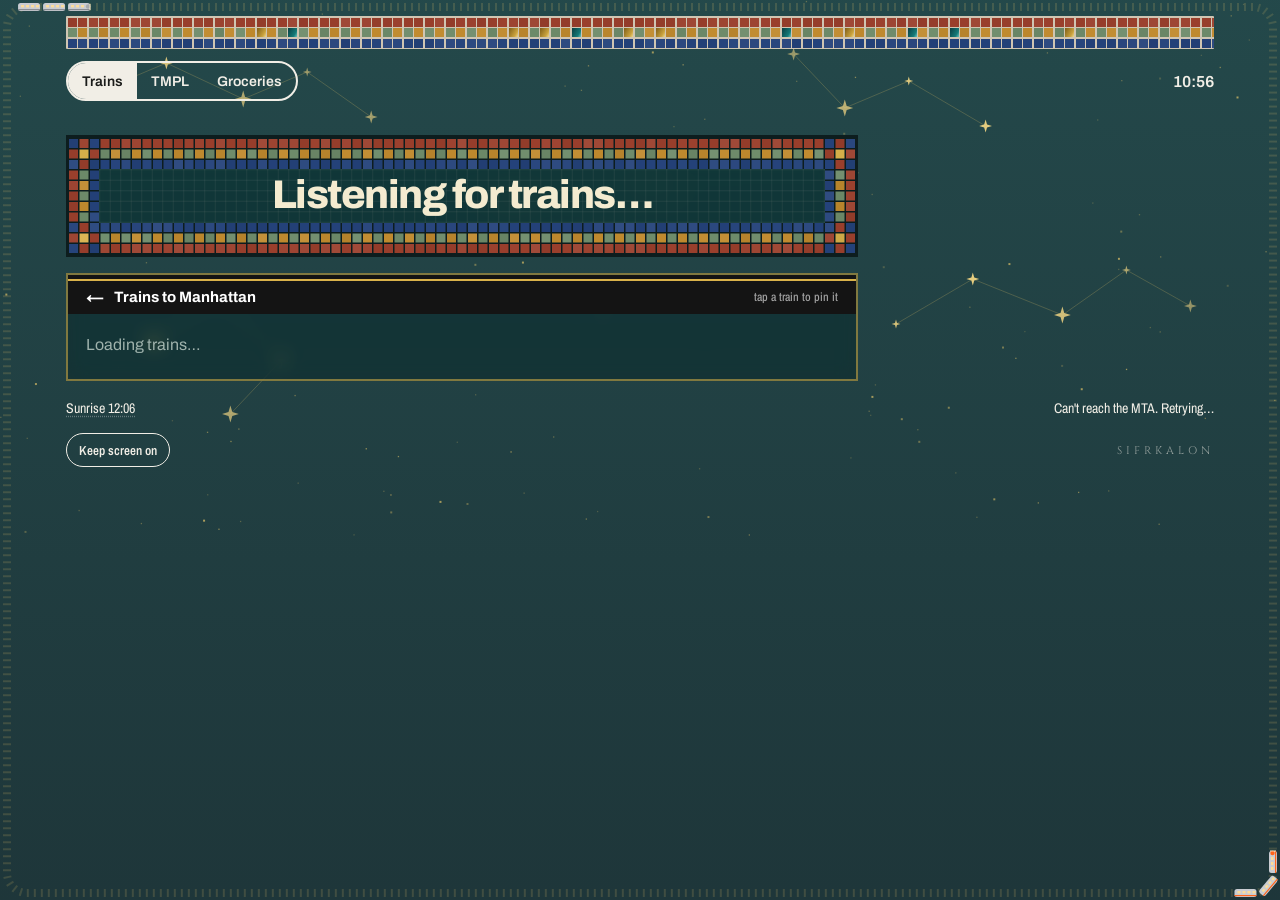
==== commit 7ecd8c97: "One look, cleaned up; pin a train with chimes and keep-awake; late-night M note; home-screen icon; n" ====
--- a/index.html
+++ b/index.html
@@ -4,671 +4,72 @@
 <meta charset="utf-8">
 <meta name="viewport" content="width=device-width, initial-scale=1, viewport-fit=cover">
 <meta name="apple-mobile-web-app-capable" content="yes">
+<meta name="mobile-web-app-capable" content="yes">
 <meta name="apple-mobile-web-app-status-bar-style" content="black-translucent">
 <meta name="apple-mobile-web-app-title" content="Trains">
+<meta name="theme-color" content="#24427A">
 <title>Trains</title>
+<link rel="apple-touch-icon" href="apple-touch-icon.png?v=1">
+<link rel="icon" type="image/png" sizes="32x32" href="favicon-32.png?v=1">
+<link rel="manifest" href="manifest.webmanifest?v=1">
 <link rel="preconnect" href="https://fonts.googleapis.com">
 <link rel="preconnect" href="https://fonts.gstatic.com" crossorigin>
-<link rel="stylesheet" href="https://fonts.googleapis.com/css2?family=Archivo:wght@400;600;800&family=Archivo+Narrow:wght@500;600&family=Cinzel:wght@500;700&family=Pixelify+Sans:wght@400;600&family=VT323&display=swap">
-<style>
-  * { box-sizing: border-box; }
-  html, body { margin: 0; min-height: 100%; }
-  body { -webkit-font-smoothing: antialiased; }
-  button { font: inherit; cursor: pointer; }
-  [hidden] { display: none !important; }
+<link rel="stylesheet" href="https://fonts.googleapis.com/css2?family=Archivo:wght@400;600;800&family=Archivo+Narrow:wght@500;600&family=Cinzel:wght@500;700&display=swap">
+<link rel="stylesheet" href="style.css?v=23">
+</head>
+<body>
+<canvas id="sky" aria-hidden="true"></canvas>
 
-  /* ================= LINE (line map + mosaic) ================= */
-  body.t-line {
-    background-color: #F2EFE8; color: #1B1C1A; font-family: "Archivo", "Helvetica Neue", Helvetica, Arial, sans-serif;
-  }
-  .L { grid-template-columns: minmax(0, 1fr); max-width: 1180px; margin: 0 auto; padding: max(16px, env(safe-area-inset-top)) 16px max(20px, env(safe-area-inset-bottom)); display: grid; gap: 18px; }
-  .band { display: grid; grid-auto-flow: column; grid-template-rows: repeat(3, 9px); grid-auto-columns: 9px; gap: 1.5px; padding: 1.5px; background: #CFC5B2; overflow: hidden; border-radius: 1px; }
-  .band i { display: block; width: 9px; height: 9px; }
-  /* jewel tesserae: gold smalti and teal glass that catch the light now and then */
-  /* jewel tesserae: glass and smalti that catch the light. Colors come in as --a (deep), --b (body), --h (highlight). */
-  .jw { background: linear-gradient(120deg, var(--a) 0%, var(--b) 30%, var(--h) 47%, var(--b) 57%, var(--a) 100%); background-size: 320% 100%; animation: glint var(--t, 4s) ease-in-out infinite; animation-delay: var(--d, 0s); }
-  @keyframes glint { 0%, 55% { background-position: 100% 0; } 78% { background-position: 0% 0; } 100% { background-position: 0% 0; } }
-  @media (prefers-reduced-motion: reduce) { .jw { animation: none; background-position: 40% 0; } .L-track .rail, .L-track .car { animation: none; } }
-  .L-top { display: flex; align-items: center; gap: 12px; }
-  .L-spacer { flex: 1; }
-  @media (max-width: 480px) { .L-top { gap: 8px; } .L-wx { font-size: 13px; white-space: nowrap; } .wxl { display: none; } }
-  .L-sig { display: flex; align-items: center; gap: 14px; width: 100%; justify-content: space-between; margin-top: 10px; }
-  .L-foot .toggle { min-height: 34px; font-size: 13px; padding: 4px 12px; border-width: 1.5px; }
-  .sig { font-family: "Cinzel", Georgia, serif; font-size: 11px; letter-spacing: 4px; opacity: 0.55; }
-  .L-clock { font-weight: 600; font-variant-numeric: tabular-nums; color: #55584F; }
-  .toggle { border: 2px solid currentColor; background: transparent; color: inherit; padding: 6px 12px; min-height: 40px; border-radius: 999px; font-size: 14px; font-weight: 600; }
-  #L-fx { position: fixed; inset: 0; width: 100vw; height: 100vh; pointer-events: none; z-index: 0; }
-  .L { position: relative; z-index: 1; }
-  body.t-line.dark .L-clock, body.t-line.dark .L-foot, body.t-line.dark .L-top .toggle, body.t-line.dark .L-wx { color: #F1EEE6; }
-  .L-wx { font-family: "Archivo Narrow", sans-serif; font-size: 15px; color: #3E413B; }
-  .L-main { display: grid; gap: 16px; }
-  @media (min-width: 900px) { .L-main { grid-template-columns: minmax(0, 1fr) 340px; align-items: start; } }
-  .L-col { display: grid; gap: 16px; }
-  .views { display: inline-flex; border: 2px solid currentColor; border-radius: 999px; overflow: hidden; }
-  .views button { border: 0; background: transparent; color: inherit; padding: 6px 14px; min-height: 36px; font-size: 14px; font-weight: 600; }
-  .views button[aria-pressed="true"] { background: #1B1C1A; color: #F8F5EE; }
-  body.t-line.dark .views { color: #F1EEE6; } body.t-line.dark .views button[aria-pressed="true"] { background: #F1EEE6; color: #1B1C1A; }
-  .T-row { display: grid; grid-template-columns: 74px minmax(0, 1fr); gap: 14px; align-items: center; padding: 14px 0; border-bottom: 1px solid #E2DCCD; }
-  .T-row:last-child { border-bottom: 0; }
-  .T-min { font-weight: 800; font-size: 40px; line-height: 0.9; letter-spacing: -1.5px; color: #24427A; font-variant-numeric: tabular-nums; text-align: right; }
-  .T-min small { display: block; font-size: 13px; letter-spacing: 0; color: #55584F; font-weight: 600; margin-top: 4px; }
-  .T-row.top .T-min { font-size: 56px; color: #7A2E2A; }
-  .T-doing { font-size: 19px; font-weight: 800; }
-  .T-row.top .T-doing { font-size: 24px; }
-  .T-club { margin-top: 4px; }
-  .T-how { font-family: "Archivo Narrow", sans-serif; font-size: 14px; color: #55584F; margin-top: 3px; }
-  .T-how b { color: #1B1C1A; }
-
-  .L-plaque { position: relative; background: transparent; -webkit-backdrop-filter: blur(18px) saturate(1.6); backdrop-filter: blur(18px) saturate(1.6); padding: 40px 40px 32px; text-align: center; overflow: hidden; }
-  .L-plaque > canvas { position: absolute; inset: 0; width: 100%; height: 100%; z-index: 0; }
-  .L-plaque > div { position: relative; z-index: 1; }
-  @media (max-width: 480px) { .L-plaque { padding: 34px 32px 28px; } .L-plaque .L-sub { font-size: 13px; } }
-  .L-head1 { font-weight: 800; font-size: clamp(34px, 9vw, 64px); line-height: 1; letter-spacing: -1.5px; white-space: nowrap; color: #1B1C1A; font-variant-numeric: tabular-nums; }
-  /* the number, gilded on black glass like an old transom or shop-door numeral */
-  .L-head1 em { font-style: normal; display: inline-block; padding: 0.02em 0.22em 0.06em; margin: 0 0.04em; border-radius: 0.12em; vertical-align: 0.02em;
-    background: #121212; box-shadow: inset 0 0 0 2px #121212, inset 0 0 0 3.5px #B8913A, 0 2px 0 rgba(0,0,0,0.12); }
-  .L-head1 em .gilt { background: linear-gradient(105deg, #8E6B1E 0%, #D9B24A 28%, #FFF2BF 44%, #E8C766 52%, #A57C25 70%, #F3D98A 86%, #8E6B1E 100%); background-size: 260% 100%;
-    -webkit-background-clip: text; background-clip: text; color: transparent; filter: drop-shadow(0 1px 0 #3A2A0C); animation: gilt 6s ease-in-out infinite; }
-  @keyframes gilt { 0%, 60% { background-position: 100% 0; } 85%, 100% { background-position: 0% 0; } }
-  @media (prefers-reduced-motion: reduce) { .L-head1 em .gilt { animation: none; } }
-  .L-head1.now { color: #7A2E2A; }
-  .L-head1.quiet { white-space: normal; font-size: clamp(26px, 7vw, 40px); }
-  .L-what { margin-top: 10px; font-size: 18px; line-height: 1.35; }
-  .L-what b { font-weight: 800; }
-  .L-sub { color: #55584F; font-family: "Archivo Narrow", sans-serif; font-size: 15px; margin-top: 4px; }
-  .L-side { display: grid; gap: 12px; }
-  .L-note { background: rgba(252,249,242,0.55); -webkit-backdrop-filter: blur(18px) saturate(1.6); backdrop-filter: blur(18px) saturate(1.6); border: 2px solid #C08A2E; border-left-width: 8px; padding: 10px 14px; }
-  .L-note b { display: block; font-size: 16px; }
-  .L-note span { font-family: "Archivo Narrow", sans-serif; font-size: 14px; color: #55584F; }
-  .L-notices { -webkit-backdrop-filter: blur(18px) saturate(1.6); backdrop-filter: blur(18px) saturate(1.6); background: rgba(252,249,242,0.55); border: 1px solid #B9B09C; }
-  .L-notices summary { padding: 10px 14px; font-family: "Cinzel", Georgia, serif; letter-spacing: 2px; font-size: 13px; cursor: pointer; list-style-position: inside; }
-  .L-notices > div { display: grid; gap: 10px; padding: 0 12px 12px; }
-  .L-chip { display: inline-block; margin-left: 6px; padding: 1px 7px; border-radius: 999px; background: #24427A; color: #F8F5EE; font-family: "Archivo Narrow", sans-serif; font-size: 11px; letter-spacing: 0.5px; vertical-align: 2px; }
-  .L-alert { background: #24427A; color: #F8F5EE; border: 3px solid #F8F5EE; outline: 2px solid #24427A; padding: 10px 14px; font-size: 15px; line-height: 1.35; }
-  .L-alert small { display: block; font-family: "Cinzel", serif; letter-spacing: 3px; font-size: 11px; opacity: 0.85; margin-bottom: 3px; }
-  .L-map { background: rgba(252,249,242,0.5); -webkit-backdrop-filter: blur(18px) saturate(1.6); backdrop-filter: blur(18px) saturate(1.6); box-shadow: inset 0 1px 0 rgba(255,255,255,0.75), 0 8px 30px rgba(40,50,70,0.10); border: 2px solid #1B1C1A; padding: 0 18px 8px; }
-  .sign { margin: 0 -18px 4px; background: #141414; color: #FFFFFF; padding: 9px 18px 8px; border-top: 4px solid #141414; box-shadow: inset 0 2px 0 #FFFFFF; font-weight: 700; font-size: 15px; letter-spacing: 0.2px; display: flex; align-items: center; gap: 10px; }
-  .sign .dot { width: 22px; height: 22px; border-radius: 50%; color: #fff; display: inline-grid; place-items: center; font-size: 13px; font-weight: 800; }
-  .sign .arrow { font-size: 18px; line-height: 1; }
-  .L-row { display: grid; grid-template-columns: 36px minmax(0, 1fr) auto; gap: 14px; align-items: center; padding: 14px 0; border-bottom: 1px solid #E2DCCD; }
-  .L-row:last-child { border-bottom: 0; }
-  @media (max-width: 600px) {
-    .L-row { grid-template-columns: 36px minmax(0, 1fr); grid-template-areas: "b i" "t t"; row-gap: 8px; }
-    .L-row .bullet { grid-area: b; } .L-row .L-info { grid-area: i; text-align: left; } .L-row .L-line1 { justify-content: flex-start; } .L-row .L-track { grid-area: t; }
-  }
-  .bullet { width: 34px; height: 34px; border-radius: 50%; color: #fff; display: grid; place-items: center; font-weight: 800; font-size: 18px; font-family: "Helvetica Neue", Helvetica, Arial, sans-serif; }
-  .L-track { position: relative; height: 34px; min-width: 60px; }
-  .L-main > *, .H-main > * { min-width: 0; }
-  .L-track .rail { position: absolute; left: 0; right: 14px; top: 13px; height: 8px; display: flex; gap: 2px; overflow: hidden; }
-  .L-track .rail i { flex: none; height: 8px; display: block; }
-  /* the occasional rumble: a quick shiver through the rail and the car, every several seconds */
-  .L-track .rail, .L-track .car { animation: rumble var(--rt, 9s) linear infinite; animation-delay: var(--rd, 0s); }
-  .L-row.go .L-track .rail, .L-row.go .L-track .car { --rt: 3.2s; }
-  @keyframes rumble {
-    0%, 90%, 100% { transform: translate(0, 0); }
-    91% { transform: translate(0.4px, -0.7px); } 92.5% { transform: translate(-0.4px, 0.6px); }
-    94% { transform: translate(0.3px, -0.5px); } 95.5% { transform: translate(-0.2px, 0.4px); }
-    97% { transform: translate(0.1px, -0.2px); }
-  }
-  .L-track .stn { position: absolute; right: 0; top: 6px; width: 22px; height: 22px; border-radius: 50%; background: #F8F5EE; border: 5px solid #1B1C1A; }
-  .L-track .car { position: absolute; top: 8px; width: 28px; height: 18px; border-radius: 5px; background: #1B1C1A; transition: left 1s linear; }
-  .L-track .car::after { content: ""; position: absolute; left: 4px; right: 4px; top: 5px; height: 4px; background: #F1D48A; border-radius: 1px; }
-  .L-row.go .stn { animation: pulse 1.2s ease-in-out infinite; }
-  @keyframes pulse { 50% { box-shadow: 0 0 0 7px rgba(122,46,42,0.25); } }
-  .L-info { text-align: right; min-width: 118px; }
-  .L-leave { font-weight: 800; font-size: 20px; font-variant-numeric: tabular-nums; }
-  .L-line1 { display: flex; align-items: center; justify-content: flex-end; flex-wrap: wrap; gap: 4px 8px; }
-  .L-walk { display: inline-flex; align-items: center; gap: 4px; padding: 2px 9px 2px 6px; border-radius: 999px; background: #E9E3D6; color: #3E413B; font-family: "Archivo Narrow", sans-serif; font-weight: 600; font-size: 13px; white-space: nowrap; }
-  .L-walk svg { width: 13px; height: 13px; }
-  .L-then { font-weight: 600; color: #3E413B; }
-  .L-stn { margin-top: 4px; }
-  .tablet { display: inline-flex; align-items: center; gap: 7px; font-family: "Cinzel", Georgia, serif; font-weight: 700; font-size: 11.5px; letter-spacing: 2px; color: var(--tc, #2F6B5E); }
-  .tablet::before { content: ""; width: 9px; height: 9px; flex: none; background: linear-gradient(135deg, var(--tc, #2F6B5E) 0 50%, var(--tb, #C08A2E) 50% 100%); }
-  .L-next { font-family: "Archivo Narrow", sans-serif; font-size: 13px; color: #6B6E68; }
-  .L-foot { display: flex; flex-wrap: wrap; gap: 6px 18px; justify-content: space-between; font-family: "Archivo Narrow", sans-serif; font-size: 14px; color: #55584F; }
-  .L-empty { padding: 18px 0; color: #55584F; }
-
-  /* ================= NEIGHBORHOOD (pixel, Gotham-amber nights) ================= */
-  body.t-hood { background: #12101F; color: #F4EBD0; font-family: "VT323", "Courier New", monospace; }
-  .H { grid-template-columns: minmax(0, 1fr); max-width: 1180px; margin: 0 auto; padding: max(14px, env(safe-area-inset-top)) 14px max(20px, env(safe-area-inset-bottom)); display: grid; gap: 16px; }
-  .H-top { display: flex; align-items: center; gap: 12px; font-size: 22px; }
-  .H-top .day { flex: 1; color: #C9BCA0; }
-  .H-sig { display: flex; align-items: center; justify-content: space-between; width: 100%; }
-  .H-sig .sig { font-family: "Pixelify Sans", sans-serif; letter-spacing: 3px; font-size: 12px; }
-  .H-foot .toggle, .H-top .toggle { font-family: "Pixelify Sans", sans-serif; border-radius: 0; border-color: #FFC966; color: #FFC966; font-size: 14px; }
-  .H-main { display: grid; gap: 16px; }
-  @media (min-width: 900px) { .H-main { grid-template-columns: minmax(0, 1.35fr) minmax(0, 1fr); align-items: start; } }
-  .H-scene { display: block; width: 100%; height: auto; image-rendering: pixelated; image-rendering: crisp-edges; box-shadow: 0 0 0 4px #0A0914, 0 0 0 8px #5E3B26; background: #0B0F1F; }
-  .H-box { background: #F4EBD0; color: #1E1A2E; padding: 14px 16px; box-shadow: 0 0 0 4px #1E1A2E, 0 0 0 8px #F4EBD0; margin: 8px; }
-  .H-label { font-family: "Pixelify Sans", sans-serif; font-weight: 600; font-size: 15px; letter-spacing: 1px; color: #7A4E2D; }
-  .H-quest { font-size: 32px; line-height: 1.02; margin-top: 4px; }
-  .H-quest em { font-style: normal; color: #B5402B; }
-  .H-col { display: grid; gap: 14px; }
-  .H-panel { background: #1E1A33; padding: 12px 14px; box-shadow: 0 0 0 3px #0A0914; }
-  .H-panel .H-label { color: #FFC966; margin-bottom: 6px; }
-  .H-item { font-size: 22px; line-height: 1.1; padding: 3px 0; }
-  .H-item span { color: #B9AFCF; }
-  .H-route { display: grid; grid-template-columns: 26px minmax(0, 1fr) auto; gap: 10px; align-items: center; font-size: 22px; padding: 4px 0; }
-  .H-dot { width: 22px; height: 22px; display: grid; place-items: center; color: #fff; font-family: "Pixelify Sans", sans-serif; font-size: 14px; font-weight: 600; clip-path: polygon(30% 0, 70% 0, 100% 30%, 100% 70%, 70% 100%, 30% 100%, 0 70%, 0 30%); }
-  .H-route .when { color: #FFC966; text-align: right; }
-  .H-route small { display: block; color: #9C92B5; font-size: 18px; }
-  .H-notices summary { cursor: pointer; list-style-position: inside; }
-  .H-flyer { background: #F4F1EA; color: #161616; padding: 10px 12px; font-size: 20px; line-height: 1.05; position: relative; box-shadow: 3px 3px 0 #0A0914; }
-  .H-flyer:nth-child(odd) { transform: rotate(-1deg); }
-  .H-flyer:nth-child(even) { transform: rotate(0.8deg); }
-  .H-flyer::before { content: ""; position: absolute; top: -6px; left: 40%; width: 46px; height: 12px; background: rgba(255, 232, 0, 0.75); }
-  .H-flyer small { display: block; font-family: "Pixelify Sans", sans-serif; font-size: 12px; color: #D6338F; letter-spacing: 1px; }
-  .H-foot { display: flex; flex-wrap: wrap; align-items: center; gap: 10px 16px; font-size: 20px; color: #9C92B5; }
-  .H-top .views { border-radius: 0; border-color: #FFC966; color: #FFC966; font-family: "Pixelify Sans", sans-serif; }
-  .H-top .views button { border-radius: 0; font-size: 13px; padding: 6px 10px; }
-  .H-top .views button[aria-pressed="true"] { background: #FFC966; color: #1E1A2E; }
-  .H-tmpl { display: grid; grid-template-columns: 52px minmax(0, 1fr); gap: 10px; align-items: center; font-size: 22px; padding: 5px 0; }
-  .H-tmpl .n { color: #FFC966; font-size: 30px; text-align: right; line-height: 1; }
-  .H-tmpl .n small { display: block; font-size: 16px; color: #9C92B5; }
-  .H-tmpl small { display: block; color: #9C92B5; font-size: 18px; }
-  .H-made { font-family: "Pixelify Sans", sans-serif; background: #FFC966; color: #1E1A2E; border: 0; padding: 8px 14px; min-height: 40px; box-shadow: 0 4px 0 #A9772B; }
-  .H-made:active { transform: translateY(3px); box-shadow: 0 1px 0 #A9772B; }
-
-  button.sig { background: none; border: 0; padding: 6px 0; color: inherit; cursor: pointer; }
-  .pretend { position: fixed; left: 50%; bottom: max(12px, env(safe-area-inset-bottom)); transform: translateX(-50%); width: min(560px, calc(100vw - 24px)); max-height: 70vh; overflow: auto; z-index: 50;
-    background: #161616; color: #F4EFE3; border-radius: 14px; padding: 14px 16px 16px; box-shadow: 0 12px 40px rgba(0,0,0,0.35); font-family: "Archivo", Helvetica, Arial, sans-serif; font-size: 14px; }
-  .pr-head { display: flex; align-items: center; gap: 10px; margin-bottom: 8px; } .pr-head b { flex: 1; font-size: 15px; }
-  .pr-head button { background: none; border: 1px solid #555; color: #F4EFE3; border-radius: 999px; padding: 5px 12px; font-size: 13px; }
-  .pr-group { padding: 8px 0; border-top: 1px solid #2A2A2A; } .pr-group > span { display: block; font-size: 12px; color: #A8A091; margin-bottom: 6px; letter-spacing: 0.5px; }
-  .pr-group > div { display: flex; flex-wrap: wrap; gap: 6px; }
-  .pr-chip { background: #222; color: #F4EFE3; border: 1px solid #3A3A3A; border-radius: 999px; padding: 6px 12px; min-height: 34px; font-size: 13px; }
-  .pr-chip[aria-pressed="true"] { background: #D9B24A; color: #161616; border-color: #D9B24A; font-weight: 700; }
-  .pr-badge { position: fixed; top: max(8px, env(safe-area-inset-top)); left: 50%; transform: translateX(-50%); z-index: 40; background: #D9B24A; color: #161616; font: 700 12px "Archivo", sans-serif; padding: 5px 12px; border-radius: 999px; box-shadow: 0 4px 14px rgba(0,0,0,0.2); pointer-events: none; }
-  /* ---- Line at night: boxes become dark teal glass trimmed in brass, to sit under the Grand Central ceiling ---- */
-  body.t-line.dark .L-head1, body.t-line.dark .L-what, body.t-line.dark .L-what b { color: #F4EBD0; }
-  body.t-line.dark .L-head1.now { color: #F0B08A; }
-  body.t-line.dark .L-sub { color: #AFC0BA; }
-  body.t-line.dark .L-map { background: rgba(10, 30, 31, 0.4); border-color: rgba(217, 178, 74, 0.55); -webkit-backdrop-filter: blur(9px) saturate(1.3); backdrop-filter: blur(9px) saturate(1.3); }
-  body.t-line.dark .sign { box-shadow: inset 0 2px 0 #D9B24A; }
-  body.t-line.dark .L-row, body.t-line.dark .T-row { border-bottom-color: rgba(233, 200, 106, 0.16); }
-  body.t-line.dark .L-leave, body.t-line.dark .T-doing { color: #F4EBD0; }
-  body.t-line.dark .L-walk { background: rgba(244, 235, 208, 0.10); color: #E6DCC6; }
-  body.t-line.dark .L-next, body.t-line.dark .T-how, body.t-line.dark .L-empty, body.t-line.dark .T-min small { color: #9FB2AC; }
-  body.t-line.dark .L-then, body.t-line.dark .T-how b { color: #E6DCC6; }
-  body.t-line.dark .tablet { color: #E9D29A; }
-  body.t-line.dark .T-min { color: #E9C86A; }
-  body.t-line.dark .T-row.top .T-min { color: #F0B08A; }
-  body.t-line.dark .L-track .stn { background: #0F2627; border-color: #F4EBD0; }
-  body.t-line.dark .L-track .car { background: #EDE4CC; }
-  body.t-line.dark .L-track .car::after { background: #1B1C1A; }
-  body.t-line.dark .L-note, body.t-line.dark .L-notices { background: rgba(10, 30, 31, 0.5); border-color: rgba(217, 178, 74, 0.6); color: #F4EBD0; }
-  body.t-line.dark .L-note span { color: #AFC0BA; }
-  :focus-visible { outline: 3px solid #FFC966; outline-offset: 2px; }
-  @media (prefers-reduced-motion: reduce) { .L-track .car { transition: none; } .L-row.go .stn { animation: none; } }
-</style>
-</head>
-<body class="t-line">
-
-<!-- ============ LINE ============ -->
-<canvas id="L-fx" aria-hidden="true"></canvas>
-<div class="L" id="ui-line">
+<div class="page">
   <header>
     <div class="band" id="band" aria-hidden="true"></div>
-    <div class="L-top" style="margin-top: 12px">
-      <div class="views" role="group" aria-label="View"><button type="button" data-view="trains">Trains</button><button type="button" data-view="tmpl">TMPL</button><button type="button" data-view="grocery">Groceries</button></div>
-      <span class="L-spacer"></span>
-      <span class="L-wx" id="L-wx"></span>
-      <span class="L-clock" id="L-clock"></span>
+    <div class="top">
+      <div class="views" role="group" aria-label="View">
+        <button type="button" data-view="trains">Trains</button><button type="button" data-view="tmpl">TMPL</button><button type="button" data-view="grocery">Groceries</button>
+      </div>
+      <span class="spacer"></span>
+      <span class="wx" id="wx"></span>
+      <span class="clock" id="clock"></span>
     </div>
   </header>
-  <div class="L-main">
-    <div class="L-col">
-      <div id="L-pack" class="L-col"></div>
-      <section class="L-plaque" aria-live="polite">
+
+  <div class="main">
+    <div class="col">
+      <div class="col" id="notes"></div>
+      <section class="plaque" id="plaque" aria-live="polite">
         <canvas id="plaque-bg" aria-hidden="true"></canvas>
-        <div class="L-head1 quiet" id="L-head1">Listening for trains…</div>
-        <div class="L-what" id="L-what"></div>
-        <div class="L-sub" id="L-sub"></div>
+        <div class="head quiet" id="head">Listening for trains…</div>
+        <div class="what" id="what"></div>
+        <div class="sub" id="sub"></div>
       </section>
-      <section class="L-map" id="L-map" aria-label="All train options"></section>
-      <section class="L-map" id="L-tmpl" aria-label="Time to each TMPL club" hidden></section>
+      <section class="list glass" id="list" aria-label="Trains to Manhattan"></section>
+      <section class="list glass" id="places" aria-label="Places" hidden></section>
     </div>
-    <div class="L-col">
-      <details class="L-notices" id="L-notices" hidden><summary id="L-notices-sum">Service notices</summary><div id="L-alerts"></div></details>
+    <div class="col">
+      <details class="notices glass" id="notices" hidden><summary id="notices-sum">Service notices</summary><div id="alerts"></div></details>
     </div>
   </div>
-  <footer class="L-foot"><span id="L-sky"></span><span id="L-status"></span>
-    <span class="L-sig"><button class="toggle" type="button" data-toggle>Neighborhood</button><button type="button" class="sig" data-pretend aria-label="Pretend mode">SIFRKALON</button></span>
+
+  <footer class="foot">
+    <button type="button" class="skyline" id="skyline" title="Tap for the moon"></button>
+    <span id="status"></span>
+    <span class="foot2">
+      <button type="button" class="pill" id="awake" aria-pressed="false">Keep screen on</button>
+      <button type="button" class="sig" id="sig" aria-label="Pretend mode">SIFRKALON</button>
+    </span>
   </footer>
-</div>
-
-<!-- ============ NEIGHBORHOOD ============ -->
-<div class="H" id="ui-hood" hidden>
-  <header class="H-top">
-    <span class="day" id="H-day"></span>
-    <span id="H-clock"></span>
-    <span class="views" role="group" aria-label="View"><button type="button" data-view="trains">Trains</button><button type="button" data-view="tmpl">TMPL</button><button type="button" data-view="grocery">Food</button></span>
-  </header>
-  <div class="H-main">
-    <div class="H-col">
-      <canvas class="H-scene" id="H-scene" width="192" height="108" role="img" aria-label="Pixel street: your building, the elevated M, Central Av station"></canvas>
-      <section class="H-panel" id="H-pack" hidden><div class="H-label">PACK</div><div id="H-pack-items"></div></section>
-      <section class="H-box" aria-live="polite">
-        <div class="H-label">QUEST · INTO THE CITY</div>
-        <div class="H-quest" id="H-quest">Listening for trains…</div>
-      </section>
-    </div>
-    <div class="H-col">
-      <section class="H-panel"><div class="H-label" id="H-routes-label">OTHER ROUTES</div><div id="H-routes"></div></section>
-      <details class="H-panel H-notices" id="H-notices" hidden><summary class="H-label" id="H-notices-sum">NOTICES</summary><div class="H-col" id="H-alerts" style="padding-top:10px"></div></details>
-      <footer class="H-foot">
-        <button class="H-made" type="button" id="H-made">I made it out</button>
-        <span id="H-streak"></span>
-        <span id="H-sky"></span>
-        <span id="H-status"></span>
-        <span class="H-sig"><button class="toggle" type="button" data-toggle>Night</button><button type="button" class="sig" data-pretend aria-label="Pretend mode">SIFRKALON</button></span>
-      </footer>
-    </div>
-  </div>
 </div>
 
 <div class="pretend" id="pretend" hidden></div>
 <div class="pr-badge" id="pr-badge" hidden></div>
+<div class="toast" id="toast" role="status" hidden></div>
 
-<script src="suncalc.js?v=10"></script>
-<script src="data.js?v=10"></script>
-<script src="scene.js?v=10"></script>
-<script src="fx.js?v=22"></script>
-<script src="tmpl.js?v=14"></script>
-<script>
-// ---------- themes: line → neighborhood → neighborhood at night ----------
-const THEMES = ["line", "hood", "night"];
-const NEXT_LABEL = { line: "Neighborhood", hood: "Night", night: "Line map" };
-const ROUTE_COLOR = { M: "#FF6319", J: "#996633", Z: "#996633", L: "#A7A9AC" };
-let view = "trains";
-try { view = localStorage.getItem("otd-view") || "trains"; } catch (e) {}
-const qv = new URLSearchParams(location.search).get("view");
-if (["trains", "tmpl", "grocery"].includes(qv)) view = qv;
-if (!["trains", "tmpl", "grocery"].includes(view)) view = "trains";
-document.querySelectorAll("[data-view]").forEach(b => b.addEventListener("click", () => {
-  view = b.dataset.view;
-  try { localStorage.setItem("otd-view", view); } catch (e) {}
-  render();
-}));
-let theme = "line";
-try { theme = localStorage.getItem("otd-theme") || "line"; } catch (e) {}
-const q = new URLSearchParams(location.search).get("theme");
-if (THEMES.includes(q)) theme = q;
-if (!THEMES.includes(theme)) theme = "line";
-
-function applyTheme() {
-  const isLine = theme === "line";
-  document.body.className = isLine ? "t-line" : "t-hood";
-  document.getElementById("ui-line").hidden = !isLine;
-  document.getElementById("ui-hood").hidden = isLine;
-  document.querySelectorAll("[data-toggle]").forEach(b => b.textContent = NEXT_LABEL[theme]);
-  document.querySelector('meta[name="theme-color"]')?.remove();
-  document.getElementById("L-fx").hidden = !isLine;
-  if (isLine) { Scene.unmount(); Fx.mount(document.getElementById("L-fx")); }
-  else { Fx.unmount(); Scene.mount(document.getElementById("H-scene")); }
-  render();
-}
-document.querySelectorAll("[data-toggle]").forEach(b => b.addEventListener("click", () => {
-  theme = THEMES[(THEMES.indexOf(theme) + 1) % THEMES.length];
-  try { localStorage.setItem("otd-theme", theme); } catch (e) {}
-  applyTheme();
-}));
-
-// mosaic band
-const TESS = ["#7A2E2A", "#C08A2E", "#2F6B5E", "#24427A"];
-// hand-laid tesserae: irregular widths, gentle tonal drift, mostly warm neutrals with a few colored stones
-const rnd = i => { const x = Math.sin(i * 12.9898 + 78.233) * 43758.5453; return x - Math.floor(x); };
-function shade(hex, f) {   // f > 0 lighter, < 0 darker
-  const n = parseInt(hex.slice(1), 16), c = [n >> 16, (n >> 8) & 255, n & 255];
-  return "#" + c.map(v => Math.round(f > 0 ? v + (255 - v) * f : v * (1 + f)).toString(16).padStart(2, "0")).join("");
-}
-const STONES = ["#7A2E2A", "#C08A2E", "#2F6B5E", "#24427A"];
-const GOLD = { a: "#7E5E17", b: "#C9A23E", h: "#FFF0B3" }, TEAL = { a: "#0A3F42", b: "#157A78", h: "#8FE3DA" };
-const jewelOf = c => ({ a: shade(c, -0.4), b: c, h: shade(c, 0.62) });
-// a shimmering piece; t = seconds between glints, d = where in that cycle it starts
-const jewel = (w, j, seed, h = "") => `<i class="jw" style="width:${w}px;${h}--a:${j.a};--b:${j.b};--h:${j.h};--t:${(3 + rnd(seed) * 2.5).toFixed(1)}s;--d:${(rnd(seed * 3 + 1) * -6).toFixed(2)}s"></i>`;
-// Tile palette, after the old IRT/BMT walls: brick, ochre, sage, navy on buff.
-const TILE = { grout: "#CFC5B2", field: "#F3EEE2", brick: "#9A3F2C", ochre: "#C08A2E", sage: "#6E8B6A", navy: "#24427A" };
-const tone = (c, i, k = 0.1) => shade(c, (rnd(i) - 0.5) * k);
-
-// top band: three courses. brick, then an ochre/sage checker set with the odd jewel, then navy
-(function buildBand() {
-  let html = "";
-  for (let col = 0; col < 260; col++) for (let row = 0; row < 3; row++) {
-    const i = col * 3 + row;
-    if (row === 1) {
-      const j = rnd(i * 5 + 3);
-      if (j < 0.06) { html += jewel(9, GOLD, i, "height:9px;"); continue; }
-      if (j < 0.10) { html += jewel(9, TEAL, i, "height:9px;"); continue; }
-      html += `<i style="background:${tone(col % 2 ? TILE.ochre : TILE.sage, i)}"></i>`;
-    } else {
-      html += `<i style="background:${tone(row === 0 ? TILE.brick : TILE.navy, i)}"></i>`;
-    }
-  }
-  document.getElementById("band").innerHTML = html;
-})();
-
-// the "Leave in" box as a station name tablet: a field of small white tiles inside three bands, rosettes at the corners
-function paintPlaque() {
-  const cv = document.getElementById("plaque-bg");
-  if (!cv || !cv.parentElement.offsetWidth) return;
-  const W = cv.parentElement.offsetWidth, H = cv.parentElement.offsetHeight, dpr = Math.min(2, devicePixelRatio || 1);
-  cv.width = W * dpr; cv.height = H * dpr;
-  const c = cv.getContext("2d"); c.setTransform(dpr, 0, 0, dpr, 0, 0);
-  const T = W < 480 ? 7.5 : 9, G = 1.5, S = T + G;
-  const cols = Math.floor((W - G) / S), rows = Math.floor((H - G) / S);
-  const ox = (W - cols * S - G) / 2 + G, oy = (H - rows * S - G) / 2 + G;
-  const dark = document.body.classList.contains("dark");
-  c.fillStyle = dark ? "#0D1D1E" : TILE.grout; c.fillRect(0, 0, W, H);
-  for (let y = 0; y < rows; y++) for (let x = 0; x < cols; x++) {
-    const ring = Math.min(x, y, cols - 1 - x, rows - 1 - y), i = y * 997 + x;
-    const corner = (x < 3 || x > cols - 4) && (y < 3 || y > rows - 4);
-    let col;
-    if (corner) {
-      const cx = x < 3 ? 1 : cols - 2, cy = y < 3 ? 1 : rows - 2;
-      col = x === cx && y === cy ? "#D9B24A" : (Math.abs(x - cx) + Math.abs(y - cy) === 1 ? TILE.brick : TILE.navy);
-    } else if (ring === 0) col = TILE.brick;
-    else if (ring === 1) col = (x + y) % 2 ? TILE.ochre : TILE.sage;
-    else if (ring === 2) col = TILE.navy;
-    else continue;
-    c.fillStyle = tone(col, i, 0.12);
-    c.fillRect(ox + x * S, oy + y * S, T, T);
-  }
-  // the field: frosted glass, so the sky shows through, with a whisper of tile grid
-  const fx0 = ox + 3 * S - G, fy0 = oy + 3 * S - G, fw = (cols - 6) * S + G, fh = (rows - 6) * S + G;
-  c.clearRect(fx0, fy0, fw, fh);
-  c.fillStyle = dark ? "rgba(16,40,40,0.52)" : "rgba(252,249,242,0.5)";
-  c.fillRect(fx0, fy0, fw, fh);
-  c.strokeStyle = dark ? "rgba(244,235,208,0.07)" : "rgba(160,145,120,0.13)"; c.lineWidth = 1;
-  c.beginPath();
-  for (let x = 3; x <= cols - 3; x++) { const X = ox + x * S - G / 2; c.moveTo(X, fy0); c.lineTo(X, fy0 + fh); }
-  for (let y = 3; y <= rows - 3; y++) { const Y = oy + y * S - G / 2; c.moveTo(fx0, Y); c.lineTo(fx0 + fw, Y); }
-  c.stroke();
-}
-addEventListener("resize", paintPlaque);
-if (window.ResizeObserver) new ResizeObserver(paintPlaque).observe(document.querySelector(".L-plaque"));
-
-function mosaicRail(color, seed) {
-  let out = "", x = 0;
-  for (let i = 0; x < 1000; i++) {
-    const w = 6 + Math.floor(rnd(seed * 97 + i) * 7), j = rnd(seed * 53 + i);
-    out += j < 0.04 ? jewel(w, GOLD, seed * 131 + i)
-         : j < 0.06 ? jewel(w, TEAL, seed * 137 + i)
-         : j < 0.17 ? jewel(w, jewelOf(color), seed * 139 + i)
-         : `<i style="width:${w}px;background:${shade(color, (rnd(seed * 31 + i) - 0.5) * 0.28)}"></i>`;
-    x += w + 2;
-  }
-  return out;
-}
-// station tablets: each stop has its own colors
-const TABLETS = { "Central Av": ["#7A2E2A", "#C08A2E"], "Myrtle Av–Broadway": ["#24427A", "#C08A2E"], "Jefferson St": ["#2F6B5E", "#7A2E2A"], "Morgan Av": ["#8A5A1E", "#24427A"],
-  "Astor Place": ["#24427A", "#7A2E2A"], "Hell's Kitchen": ["#2F6B5E", "#C08A2E"], "West Village": ["#7A2E2A", "#2F6B5E"], "Avenue A": ["#8A5A1E", "#2F6B5E"], "Lexington": ["#24427A", "#C08A2E"],
-  "Essex Crossing": ["#7A2E2A", "#C08A2E"], "Lower East Side": ["#24427A", "#C08A2E"], "Williamsburg": ["#2F6B5E", "#C08A2E"] };
-const tablet = name => { const [c, b] = TABLETS[name] || ["#2F6B5E", "#C08A2E"]; return `<span class="tablet" style="--tc:${c};--tb:${b}">${esc(name.toUpperCase())}</span>`; };
-
-// ---------- pretend mode (tap SIFRKALON): preview weather, time of day, moon and other states ----------
-const PRETEND = {};   // sky, temp, time, moon, go, alert, air, wind, uv, puddles
-const PRETEND_OPTIONS = [
-  ["sky",  "Weather", [["sunny", "Sunny"], ["partly", "Partly cloudy"], ["cloudy", "Cloudy"], ["rain", "Rain"], ["heavy", "Downpour"], ["storm", "Storm"], ["snow", "Snow"], ["fog", "Fog"]]],
-  ["temp", "Temperature", [["cold", "Cold"], ["freezing", "Freezing"], ["hot", "Hot"]]],
-  ["time", "Time of day", [["day", "Day"], ["golden", "Golden hour"], ["dusk", "Dusk"], ["night", "Night"]]],
-  ["moon", "Moon", [["full", "Full moon"], ["new", "New moon"]]],
-  ["extra", "Other", [["go", "Time to go"], ["alert", "Service alert"], ["air", "Bad air"], ["wind", "Windy"], ["uv", "Strong sun"], ["puddles", "Wet streets"]]],
-];
-const pretending = () => Object.keys(PRETEND).length > 0;
-
-// Bend SunCalc so every sky (background, pixel scene, sunset line) follows the pretend time and moon.
-if (window.SunCalc) {
-  const SC = { gp: SunCalc.getPosition, gmi: SunCalc.getMoonIllumination, gmp: SunCalc.getMoonPosition, gmt: SunCalc.getMoonTimes };
-  const ALT = { day: 40, golden: 5, dusk: -3, night: -25 };
-  SunCalc.getPosition = (d, a, b) => PRETEND.time ? { altitude: ALT[PRETEND.time] * Math.PI / 180, azimuth: 0.7 } : SC.gp(d, a, b);
-  SunCalc.getMoonIllumination = d => PRETEND.moon === "full" ? { fraction: 1, phase: 0.5, angle: 0 } : PRETEND.moon === "new" ? { fraction: 0, phase: 0, angle: 0 } : SC.gmi(d);
-  SunCalc.getMoonPosition = (d, a, b) => PRETEND.moon === "full" ? { altitude: 0.5, azimuth: -0.4 } : SC.gmp(d, a, b);
-  SunCalc.getMoonTimes = (d, a, b) => PRETEND.moon === "full" ? { rise: new Date(Date.now() + 40 * 60e3) } : SC.gmt(d, a, b);
-}
-
-function wxNow() {
-  if (!PRETEND.sky && !PRETEND.temp) return currentWx;
-  const base = currentWx || { kind: "clear", heavy: false, label: "clear", temp: 62, feels: 62, cloud: 10, wind: 6, cold: false, hot: false };
-  const w = { ...base };
-  if (PRETEND.sky) {
-    const k = { sunny: "clear", heavy: "rain" }[PRETEND.sky] || PRETEND.sky;
-    Object.assign(w, { kind: k, heavy: PRETEND.sky === "heavy", cloud: { clear: 5, partly: 45 }[k] ?? 95,
-      label: { sunny: "sunny", partly: "partly cloudy", cloudy: "cloudy", rain: "rain", heavy: "heavy rain", storm: "thunderstorms", snow: "snow", fog: "fog" }[PRETEND.sky] });
-  }
-  if (PRETEND.temp) {
-    const f = { cold: 38, freezing: 22, hot: 93 }[PRETEND.temp];
-    Object.assign(w, { temp: f, feels: f, cold: f <= 40, hot: f >= 84 });
-  } else if (PRETEND.sky === "snow") Object.assign(w, { temp: 29, feels: 24, cold: true, hot: false });
-  return w;
-}
-
-function packNow() {
-  if (!pretending()) return [...warnings, ...airWarnings];
-  const w = wxNow(), out = [];
-  if (w && ["rain", "storm"].includes(w.kind)) out.push(w.kind === "storm" ? ["Thunderstorms possible", "Pretend: starting in about 20 min"] : ["Bring an umbrella", `Pretend: ${w.heavy ? "heavy rain" : "rain"} for the next few hours`]);
-  if (w && w.kind === "snow") out.push(["Snow: wear boots", "Pretend: about 2 in by evening"]);
-  if (PRETEND.puddles) out.push(["Wet streets: waterproof shoes", "Pretend: 0.4 in of rain earlier today"]);
-  if (w && w.feels <= 32) out.push(["Freezing: coat, hat, gloves", `Feels like ${w.feels}°F`]);
-  else if (w && w.feels <= 45) out.push(["Cold: warm coat", `Feels like ${w.feels}°F`]);
-  if (w && w.feels >= 90) out.push(["Very hot: water and light clothes", `Feels like ${w.feels}°F`]);
-  if (PRETEND.wind) out.push(["Windy", "Pretend: gusts up to 38 mph"]);
-  if (PRETEND.uv) out.push(["Strong sun: sunscreen", "Pretend: UV index 8"]);
-  if (PRETEND.air) out.push(["Unhealthy air: consider a mask", "Pretend: air quality index 165"]);
-  return out;
-}
-function alertsNow() {
-  if (!PRETEND.alert) return alerts;
-  return [{ routes: ["M"], html: "<b>M</b> trains are running with delays while crews work on a signal problem (pretend)", when: "Now", type: "Delays", active: true }, ...alerts];
-}
-
-// the sheet
-(function buildPretend() {
-  const sheet = document.getElementById("pretend");
-  sheet.innerHTML = `<div class="pr-head"><b>Let's pretend it's…</b><button type="button" id="pr-real">Back to real</button><button type="button" id="pr-close" aria-label="Close">Done</button></div>` +
-    PRETEND_OPTIONS.map(([key, label, opts]) => `<div class="pr-group"><span>${label}</span><div>${opts.map(([v, t]) =>
-      `<button type="button" class="pr-chip" data-k="${key === "extra" ? v : key}" data-v="${key === "extra" ? "1" : v}">${t}</button>`).join("")}</div></div>`).join("") +
-    `<div class="pr-group"><span>Show me now (Line map)</span><div>${[["star", "Shooting star"], ["plane", "Plane"], ["pigeon", "Pigeon"], ["steam", "Steam"], ["leaves", "Leaves"], ["bats", "Bats"], ["fireworks", "Fireworks"]]
-      .map(([v, t]) => `<button type="button" class="pr-chip" data-egg="${v}">${t}</button>`).join("")}</div></div>`;
-  sheet.addEventListener("click", e => {
-    const egg = e.target.closest("[data-egg]");
-    if (egg) { if (window.Fx) Fx.trigger(egg.dataset.egg); return; }
-    const b = e.target.closest(".pr-chip");
-    if (b) { const k = b.dataset.k, v = b.dataset.v; if (PRETEND[k] === v) delete PRETEND[k]; else PRETEND[k] = v; }
-    if (e.target.id === "pr-real") for (const k in PRETEND) delete PRETEND[k];
-    if (e.target.id === "pr-close") sheet.hidden = true;
-    sheet.querySelectorAll(".pr-chip").forEach(c => c.setAttribute("aria-pressed", String(PRETEND[c.dataset.k] === c.dataset.v)));
-    render();
-  });
-  document.querySelectorAll("[data-pretend]").forEach(s => s.addEventListener("click", () => { sheet.hidden = !sheet.hidden; }));
-})();
-
-// The walk you see is 2 minutes shorter than the walk the math uses. The station feels closer; you still leave on time.
-const WALK_FIB_MIN = 2;
-const shownWalk = w => Math.max(1, w - WALK_FIB_MIN);
-
-// ---------- shared model ----------
-const mins = s => Math.max(0, Math.floor(s / 60));
-function model() {
-  const now = Date.now() / 1000;
-  const rows = OPTIONS.map((o, i) => ({
-    o, i, color: ROUTE_COLOR[o.route] || "#888",
-    catchable: (trains[i] || []).map(x => ({ ...x, leave: x.t - (o.walk + BUFFER_MIN) * 60 - now })).filter(x => x.leave > -30),
-  })).filter(r => r.catchable.length).sort((a, b) => a.catchable[0].leave - b.catchable[0].leave);
-  const pack = packNow();
-  const alerts = alertsNow();
-  const age = now - updated;
-  const status = lastError ? `Can't reach the MTA. Retrying…` : updated ? (age > 120 ? `Data ${Math.round(age / 60)} min old` : `Live · ${Math.round(age)}s ago`) : "";
-  const alertRoutes = new Set(alerts.filter(a => a.active).flatMap(a => a.routes || []));
-  if (PRETEND.go && rows[0]) rows[0] = { ...rows[0], catchable: [{ ...rows[0].catchable[0], leave: 15 }, ...rows[0].catchable.slice(1)] };
-  const badge = document.getElementById("pr-badge");
-  badge.hidden = !pretending();
-  if (pretending()) badge.textContent = "Pretending: " + Object.entries(PRETEND).map(([k, v]) => v === "1" ? k : v).join(", ");
-  return { now, rows, best: rows[0], pack, alerts, alertRoutes, sky: skyLine(now), status };
-}
-
-// ---------- destinations (TMPL, groceries) ----------
-const DEST_VIEWS = {
-  tmpl:    { title: "Time to TMPL", quest: "Side quest", showName: true,  times: (rows, now) => tmplTimes(rows, now) },
-  grocery: { title: "Groceries",    quest: "Errand",     showName: true,  times: (rows, now) => destTimes(GROCERIES, rows, now, 0) },
-};
-function howTo(b, short) {
-  if (b.walkOnly) return "walk from home";
-  const leave = b.leave < 60 ? "leave now" : `leave in ${mins(b.leave)}`;
-  return short ? `${b.route} from ${b.from}, off at ${b.exit}` : `<b>${b.route}</b> from ${b.from} · ${leave} · off at ${b.exit}`;
-}
-
-// ---------- LINE render ----------
-const TRACK_WINDOW = 15 * 60;   // a car starts its run 15 min before you need to leave
-function renderLine(m) {
-  document.getElementById("L-clock").textContent = hm(m.now);
-  const head = document.getElementById("L-head1"), b = m.best;
-  if (!b) {
-    head.textContent = updated ? "No trains right now" : "Listening for trains…"; head.className = "L-head1 quiet";
-    document.getElementById("L-what").textContent = ""; document.getElementById("L-sub").textContent = "";
-  } else {
-    const x = b.catchable[0], go = x.leave < 60;
-    head.className = "L-head1" + (go ? " now" : "");
-    head.innerHTML = go ? "Time to go" : `Leave in <em><span class="gilt">${mins(x.leave)}</span></em> min`;
-    document.getElementById("L-what").innerHTML = `for the <b>${b.o.route}</b> at ${b.o.station}`;
-    document.getElementById("L-sub").textContent = `toward ${x.terminal} · arrives ${hm(x.t)} · ${shownWalk(b.o.walk)} min walk`;
-  }
-  const wx = wxNow();
-  document.getElementById("L-wx").innerHTML = wx ? `${wx.temp}°<span class="wxl"> · ${esc(wx.label)}</span>` : "";
-  const wasDark = document.body.classList.contains("dark");
-  document.body.classList.toggle("dark", Fx.isNight());
-  if (wasDark !== document.body.classList.contains("dark")) paintPlaque();
-  Fx.set({ wx, lat: HOME.lat, lon: HOME.lon });
-  document.getElementById("L-pack").innerHTML = m.pack.map(([t, d]) => `<div class="L-note"><b>${t}</b><span>${d}</span></div>`).join("");
-  const nEl = document.getElementById("L-notices");
-  nEl.hidden = !m.alerts.length;
-  document.getElementById("L-notices-sum").textContent = `SERVICE NOTICES · ${m.alerts.length}`;
-  document.getElementById("L-alerts").innerHTML = m.alerts.map(a => `<div class="L-alert"><small>${a.when.toUpperCase()}${a.type ? " · " + esc(a.type).toUpperCase() : ""}</small>${a.html}</div>`).join("");
-
-  const map = document.getElementById("L-map");
-  if (!m.rows.length) { map.dataset.keys = ""; map.innerHTML = `<div class="sign"><span class="arrow">←</span>Trains to Manhattan</div><div class="L-empty">${updated ? "Nothing catchable right now." : "Loading trains…"}</div>`; }
-  else {
-    // keep row elements stable so the cars glide instead of jumping
-    const keys = m.rows.map(r => "r" + r.i);
-    if (map.dataset.keys !== keys.join()) {
-      map.innerHTML = `<div class="sign"><span class="arrow">←</span>Trains to Manhattan</div>` + m.rows.map(r => `<div class="L-row" id="L-r${r.i}">
-        <div class="bullet" style="background:${r.color}">${r.o.route}</div>
-        <div class="L-track" style="--rt:${(7 + rnd(r.i * 17) * 5).toFixed(1)}s;--rd:${(rnd(r.i * 29) * -8).toFixed(1)}s"><div class="rail">${mosaicRail(r.color, r.i + 1)}</div><div class="stn"></div><div class="car"></div></div>
-        <div class="L-info"><div class="L-line1"><span class="L-leave"></span><span class="L-walk"><svg viewBox="0 0 16 16" aria-hidden="true" fill="none" stroke="currentColor" stroke-width="1.6" stroke-linecap="round" stroke-linejoin="round"><circle cx="9" cy="2.6" r="1.4" fill="currentColor" stroke="none"/><path d="M8.5 5.5 7 10l-2.5 4.5M7 10l3 1.5 1 3M8.5 5.5l2.5 2 2 .5M8.5 5.5 6 7l-1 2.5"/></svg>${shownWalk(r.o.walk)} min walk</span></div><div class="L-stn"></div><div class="L-next"></div></div>
-      </div>`).join("");
-      map.dataset.keys = keys.join();
-    }
-    m.rows.forEach(r => {
-      const el = document.getElementById("L-r" + r.i), x = r.catchable[0];
-      const p = Math.min(1, Math.max(0, 1 - x.leave / TRACK_WINDOW));
-      const track = el.querySelector(".L-track");
-      el.querySelector(".car").style.left = `${p * Math.max(0, track.clientWidth - 46)}px`;
-      el.classList.toggle("go", x.leave < 60);
-      el.querySelector(".L-leave").textContent = x.leave < 60 ? "Leave now" : `Leave in ${mins(x.leave)}`;
-      const hasNotice = m.alertRoutes.has(r.o.route);
-      el.querySelector(".L-stn").innerHTML = tablet(r.o.station) + (hasNotice ? '<span class="L-chip">notice</span>' : "");
-      const later = r.catchable.slice(1, 3).map(y => y.leave < 60 ? "now" : mins(y.leave)).join(", ");
-      el.querySelector(".L-next").innerHTML = `${later ? `<span class="L-then">then ${later} min</span> · ` : ""}to ${esc(x.terminal)}`;
-    });
-  }
-  const tm = view !== "trains";
-  document.querySelector(".L-plaque").hidden = tm;
-  map.hidden = tm;
-  const tEl = document.getElementById("L-tmpl");
-  tEl.hidden = !tm;
-  if (tm) {
-    const D = DEST_VIEWS[view], clubs = D.times(m.rows, m.now);
-    tEl.innerHTML = `<div class="sign"><span class="arrow">→</span>${D.title} · you could be…</div>` + clubs.map((c, n) => c.best ? `<div class="T-row${n === 0 ? " top" : ""}">
-        <div class="T-min">${c.mins}<small>min</small></div>
-        <div><div class="T-doing">${c.doing}</div><div class="T-club">${tablet(c.name)}</div>
-        <div class="T-how">${howTo(c.best)}</div></div>
-      </div>` : `<div class="T-row"><div class="T-min">–</div><div><div class="T-doing">${c.doing}</div><div class="T-club">${c.name.toUpperCase()}</div><div class="T-how">No live route right now</div></div></div>`).join("");
-  }
-  document.querySelectorAll("[data-view]").forEach(b => b.setAttribute("aria-pressed", String(b.dataset.view === view)));
-  document.getElementById("L-sky").textContent = m.sky;
-  document.getElementById("L-status").textContent = m.status;
-}
-
-// ---------- NEIGHBORHOOD render ----------
-function streak() {
-  try { return JSON.parse(localStorage.getItem("otd-streak") || "null"); } catch (e) { return null; }
-}
-const dayKey = d => d.toLocaleDateString("en-CA");
-document.getElementById("H-made").addEventListener("click", () => {
-  const today = dayKey(new Date()), yest = dayKey(new Date(Date.now() - 864e5));
-  const s = streak();
-  const next = !s ? { last: today, count: 1 } : s.last === today ? s : { last: today, count: s.last === yest ? s.count + 1 : 1 };
-  try { localStorage.setItem("otd-streak", JSON.stringify(next)); } catch (e) {}
-  render();
-});
-
-function renderHood(m) {
-  const d = new Date();
-  document.getElementById("H-day").textContent = d.toLocaleDateString([], { weekday: "short", month: "short", day: "numeric" });
-  document.getElementById("H-clock").textContent = hm(m.now);
-  const b = m.best, qEl = document.getElementById("H-quest");
-  if (!b) qEl.textContent = updated ? "No trains you can make right now. Rest a while." : "Listening for trains…";
-  else {
-    const x = b.catchable[0];
-    const take = m.pack.length ? ` ${m.pack[0][0].replace(/:.*/, "")}.` : "";
-    qEl.innerHTML = x.leave < 60
-      ? `Go now! The <b>${b.o.route}</b> reaches ${b.o.station} at ${hm(x.t)}.${take}`
-      : `Leave in <em>${mins(x.leave)} min</em> for the <b>${b.o.route}</b> at ${b.o.station}, toward ${x.terminal}.${take}`;
-  }
-  const pack = document.getElementById("H-pack");
-  pack.hidden = !m.pack.length;
-  document.getElementById("H-pack-items").innerHTML = m.pack.map(([t, dd]) => `<div class="H-item">${t}<br><span>${dd}</span></div>`).join("");
-  document.getElementById("H-routes").innerHTML = m.rows.slice(1).map(r => {
-    const x = r.catchable[0], later = r.catchable.slice(1, 3).map(y => y.leave < 60 ? "now" : mins(y.leave)).join(", ");
-    return `<div class="H-route"><div class="H-dot" style="background:${r.color}">${r.o.route}</div>
-      <div>${r.o.station}<small>${shownWalk(r.o.walk)} min walk${later ? ` · then ${later}` : ""} · to ${x.terminal}</small></div>
-      <div class="when">${x.leave < 60 ? "now" : `in ${mins(x.leave)}`}</div></div>`;
-  }).join("") || `<div class="H-item"><span>Nothing else coming.</span></div>`;
-  document.getElementById("H-routes-label").textContent = view === "trains" ? "OTHER ROUTES" : DEST_VIEWS[view].title.toUpperCase();
-  if (view !== "trains") {
-    const D = DEST_VIEWS[view], clubs = D.times(m.rows, m.now);
-    const top = clubs[0];
-    if (top && top.best) qEl.innerHTML = `${D.quest}: you could be ${top.doing}${D.showName && view === "grocery" ? " in " + top.name : ""} in <em>${top.mins} min</em>. ${top.best.walkOnly ? "Just walk it." : `Take the ${top.best.route} from ${top.best.from}${top.best.leave < 60 ? ", leaving now" : `, leave in ${mins(top.best.leave)}`}.`}`;
-    document.getElementById("H-routes").innerHTML = clubs.map(c => `<div class="H-tmpl"><div class="n">${c.best ? c.mins : "–"}<small>min</small></div>
-      <div>${c.doing}${D.showName ? " · " + c.name : ""}<small>${c.best ? howTo(c.best, true) : "no live route right now"}</small></div></div>`).join("");
-  }
-  document.querySelectorAll("[data-view]").forEach(b => b.setAttribute("aria-pressed", String(b.dataset.view === view)));
-  document.getElementById("H-notices").hidden = !m.alerts.length;
-  document.getElementById("H-notices-sum").textContent = `NOTICES · ${m.alerts.length}`;
-  document.getElementById("H-alerts").innerHTML = m.alerts.map(a => `<div class="H-flyer"><small>${a.when.toUpperCase()}${a.type ? " · " + esc(a.type).toUpperCase() : ""}</small>${a.html}</div>`).join("");
-  const s = streak();
-  document.getElementById("H-streak").textContent = s ? `Streak: ${s.count} day${s.count === 1 ? "" : "s"}` : "";
-  document.getElementById("H-sky").textContent = m.sky;
-  document.getElementById("H-status").textContent = m.status;
-
-  // scene: the next Manhattan-bound M at Central Av rides the el
-  const central = OPTIONS.findIndex(o => o.stop === "M10");
-  const next = (trains[central] || []).find(x => x.t > m.now - 60);
-  Scene.set({
-    forceNight: theme === "night", lat: HOME.lat, lon: HOME.lon,
-    rain: wxNow() ? ["rain", "storm"].includes(wxNow().kind) : !!warnings.rain,
-    snow: wxNow() ? wxNow().kind === "snow" : !!warnings.snow,
-    umbrella: (!pretending() && !!warnings.rain) || (wxNow() && ["rain", "storm"].includes(wxNow().kind)),
-    wx: wxNow(),
-    leaving: !!b && b.catchable[0].leave < 60,
-    train: next ? { secs: next.t - m.now, color: ROUTE_COLOR.M } : null,
-  });
-}
-
-function render() {
-  const m = model();
-  if (theme === "line") renderLine(m); else renderHood(m);
-}
-
-applyTheme();
-refresh();
-refreshWeather();
-refreshAlerts();
-setInterval(refresh, REFRESH_SEC * 1000);
-setInterval(refreshWeather, 10 * 60 * 1000);
-setInterval(refreshAlerts, 2 * 60 * 1000);
-setInterval(render, 1000);
-document.addEventListener("visibilitychange", () => { if (!document.hidden) { refresh(); refreshWeather(); refreshAlerts(); } });
-</script>
+<script src="suncalc.js?v=23"></script>
+<script src="data.js?v=23"></script>
+<script src="places.js?v=23"></script>
+<script src="fx.js?v=23"></script>
+<script src="mosaic.js?v=23"></script>
+<script src="pretend.js?v=23"></script>
+<script src="app.js?v=23"></script>
 </body>
 </html>
--- a/style.css
+++ b/style.css
@@ -0,0 +1,189 @@
+/* Trains: a personal departure board for Bushwick.
+   Look: old New York subway mosaic over a live sky; at night the Grand Central ceiling with brass-trimmed glass. */
+
+* { box-sizing: border-box; }
+html, body { margin: 0; min-height: 100%; }
+body { background: #F2EFE8; color: #1B1C1A; font-family: "Archivo", "Helvetica Neue", Helvetica, Arial, sans-serif; -webkit-font-smoothing: antialiased; }
+button { font: inherit; cursor: pointer; }
+[hidden] { display: none !important; }
+:focus-visible { outline: 3px solid #D9B24A; outline-offset: 2px; }
+
+#sky { position: fixed; inset: 0; width: 100vw; height: 100vh; pointer-events: none; z-index: 0; }
+.page { position: relative; z-index: 1; display: grid; grid-template-columns: minmax(0, 1fr); gap: 18px; max-width: 1180px; margin: 0 auto;
+  padding: max(16px, env(safe-area-inset-top)) 16px max(20px, env(safe-area-inset-bottom)); }
+
+/* ---------- mosaic ---------- */
+.band { display: grid; grid-auto-flow: column; grid-template-rows: repeat(3, 9px); grid-auto-columns: 9px; gap: 1.5px; padding: 1.5px; background: #CFC5B2; overflow: hidden; border-radius: 1px; }
+.band i { display: block; width: 9px; height: 9px; }
+/* jewel tesserae: glass and smalti that catch the light. --a deep, --b body, --h highlight */
+.jw { background: linear-gradient(120deg, var(--a) 0%, var(--b) 30%, var(--h) 47%, var(--b) 57%, var(--a) 100%); background-size: 320% 100%; animation: glint var(--t, 4s) ease-in-out infinite; animation-delay: var(--d, 0s); }
+@keyframes glint { 0%, 55% { background-position: 100% 0; } 78%, 100% { background-position: 0% 0; } }
+.tablet { display: inline-flex; align-items: center; gap: 7px; font-family: "Cinzel", Georgia, serif; font-weight: 700; font-size: 11.5px; letter-spacing: 2px; color: var(--tc, #2F6B5E); }
+.tablet::before { content: ""; width: 9px; height: 9px; flex: none; background: linear-gradient(135deg, var(--tc, #2F6B5E) 0 50%, var(--tb, #C08A2E) 50% 100%); }
+
+/* ---------- header ---------- */
+.top { display: flex; align-items: center; gap: 12px; margin-top: 12px; }
+.spacer { flex: 1; }
+.views { display: inline-flex; border: 2px solid currentColor; border-radius: 999px; overflow: hidden; }
+.views button { border: 0; background: transparent; color: inherit; padding: 6px 14px; min-height: 36px; font-size: 14px; font-weight: 600; }
+.views button[aria-pressed="true"] { background: #1B1C1A; color: #F8F5EE; }
+.wx { font-family: "Archivo Narrow", sans-serif; font-size: 15px; color: #3E413B; }
+.clock { font-weight: 600; font-variant-numeric: tabular-nums; color: #55584F; }
+@media (max-width: 480px) { .top { gap: 8px; } .wx { font-size: 13px; white-space: nowrap; } .wxl { display: none; } }
+
+/* ---------- layout ---------- */
+.main { display: grid; gap: 16px; }
+.main > * { min-width: 0; }
+@media (min-width: 900px) { .main { grid-template-columns: minmax(0, 1fr) 340px; align-items: start; } }
+.col { display: grid; gap: 16px; }
+
+/* glass: panels frost whatever sky is behind them */
+.glass { background: rgba(252,249,242,0.5); -webkit-backdrop-filter: blur(18px) saturate(1.6); backdrop-filter: blur(18px) saturate(1.6); }
+
+/* ---------- the sign: countdown on a station name tablet ---------- */
+.plaque { position: relative; padding: 40px 40px 32px; text-align: center; overflow: hidden; -webkit-backdrop-filter: blur(18px) saturate(1.6); backdrop-filter: blur(18px) saturate(1.6); }
+.plaque > canvas { position: absolute; inset: 0; width: 100%; height: 100%; z-index: 0; }
+.plaque > div { position: relative; z-index: 1; }
+@media (max-width: 480px) { .plaque { padding: 34px 32px 28px; } .plaque .sub { font-size: 13px; } }
+.head { font-weight: 800; font-size: clamp(34px, 9vw, 64px); line-height: 1; letter-spacing: -1.5px; white-space: nowrap; font-variant-numeric: tabular-nums; }
+.head.now { color: #7A2E2A; }
+.head.quiet { white-space: normal; font-size: clamp(26px, 7vw, 40px); }
+/* the number, gilded on black glass like an old transom numeral. Tap it. */
+.head em { font-style: normal; display: inline-block; padding: 0.02em 0.22em 0.06em; margin: 0 0.04em; border-radius: 0.12em; vertical-align: 0.02em; cursor: pointer;
+  background: #121212; box-shadow: inset 0 0 0 2px #121212, inset 0 0 0 3.5px #B8913A, 0 2px 0 rgba(0,0,0,0.12); }
+.gilt { background: linear-gradient(105deg, #8E6B1E 0%, #D9B24A 28%, #FFF2BF 44%, #E8C766 52%, #A57C25 70%, #F3D98A 86%, #8E6B1E 100%); background-size: 260% 100%;
+  -webkit-background-clip: text; background-clip: text; color: transparent; filter: drop-shadow(0 1px 0 #3A2A0C); animation: gilt 6s ease-in-out infinite; }
+@keyframes gilt { 0%, 60% { background-position: 100% 0; } 85%, 100% { background-position: 0% 0; } }
+.head em.flash { animation: pop 0.5s ease-out; }
+.head em.flash .gilt { animation: giltFlash 0.9s ease-out; }
+@keyframes pop { 30% { transform: scale(1.12) rotate(-2deg); box-shadow: inset 0 0 0 2px #121212, inset 0 0 0 3.5px #FFE7A0, 0 0 24px rgba(255,214,120,0.8); } }
+@keyframes giltFlash { from { background-position: 100% 0; } to { background-position: 0% 0; } }
+.what { margin-top: 10px; font-size: 18px; line-height: 1.35; }
+.what b { font-weight: 800; }
+.sub { color: #55584F; font-family: "Archivo Narrow", sans-serif; font-size: 15px; margin-top: 4px; }
+
+/* ---------- notes (weather, late night) ---------- */
+.note { border: 2px solid #C08A2E; border-left-width: 8px; padding: 10px 14px; }
+.note.blue { border-color: #24427A; }
+.note b { display: block; font-size: 16px; }
+.note span { font-family: "Archivo Narrow", sans-serif; font-size: 14px; color: #55584F; }
+
+/* ---------- service notices, tucked away ---------- */
+.notices { border: 1px solid #B9B09C; }
+.notices summary { padding: 10px 14px; font-family: "Cinzel", Georgia, serif; letter-spacing: 2px; font-size: 13px; cursor: pointer; list-style-position: inside; }
+.notices > div { display: grid; gap: 10px; padding: 0 12px 12px; }
+.alert { background: #24427A; color: #F8F5EE; border: 3px solid #F8F5EE; outline: 2px solid #24427A; padding: 10px 14px; font-size: 15px; line-height: 1.35; }
+.alert small { display: block; font-family: "Cinzel", serif; letter-spacing: 3px; font-size: 11px; opacity: 0.85; margin-bottom: 3px; }
+.chip { display: inline-block; margin-left: 6px; padding: 1px 7px; border-radius: 999px; background: #24427A; color: #F8F5EE; font-family: "Archivo Narrow", sans-serif; font-size: 11px; letter-spacing: 0.5px; vertical-align: 2px; }
+.chip.pin { background: #B8913A; color: #121212; }
+
+/* ---------- the list ---------- */
+.list { border: 2px solid #1B1C1A; padding: 0 18px 8px; box-shadow: inset 0 1px 0 rgba(255,255,255,0.75), 0 8px 30px rgba(40,50,70,0.10); }
+.sign { margin: 0 -18px 4px; background: #141414; color: #FFFFFF; padding: 9px 18px 8px; border-top: 4px solid #141414; box-shadow: inset 0 2px 0 #FFFFFF; font-weight: 700; font-size: 15px; display: flex; align-items: center; gap: 10px; }
+.sign .arrow { font-size: 18px; line-height: 1; }
+.sign .hint { margin-left: auto; font-family: "Archivo Narrow", sans-serif; font-weight: 500; font-size: 12px; opacity: 0.6; }
+.empty { padding: 18px 0; color: #55584F; }
+
+.row { display: grid; grid-template-columns: 36px minmax(0, 1fr) auto; gap: 14px; align-items: center; padding: 14px 6px; margin: 0 -6px; border-bottom: 1px solid #E2DCCD; cursor: pointer; border-radius: 6px; }
+.row:last-child { border-bottom: 0; }
+.row.pinned { background: rgba(217,178,74,0.16); box-shadow: inset 0 0 0 2px rgba(184,145,58,0.7); }
+@media (max-width: 600px) {
+  .row { grid-template-columns: 36px minmax(0, 1fr); grid-template-areas: "b i" "t t"; row-gap: 8px; }
+  .row .bullet { grid-area: b; } .row .info { grid-area: i; text-align: left; } .row .line1 { justify-content: flex-start; } .row .track { grid-area: t; }
+}
+.bullet { width: 34px; height: 34px; border-radius: 50%; color: #fff; display: grid; place-items: center; font-weight: 800; font-size: 18px; font-family: "Helvetica Neue", Helvetica, Arial, sans-serif; }
+.track { position: relative; height: 34px; min-width: 60px; }
+.track .rail { position: absolute; left: 0; right: 14px; top: 13px; height: 8px; display: flex; gap: 2px; overflow: hidden; }
+.track .rail i { flex: none; height: 8px; display: block; }
+.track .stn { position: absolute; right: 0; top: 6px; width: 22px; height: 22px; border-radius: 50%; background: #F8F5EE; border: 5px solid #1B1C1A; }
+.track .car { position: absolute; top: 8px; width: 28px; height: 18px; border-radius: 5px; background: #1B1C1A; transition: left 1s linear; }
+.track .car::after { content: ""; position: absolute; left: 4px; right: 4px; top: 5px; height: 4px; background: #F1D48A; border-radius: 1px; }
+/* a quick shiver through the rail and the car every several seconds */
+.track .rail, .track .car { animation: rumble var(--rt, 9s) linear infinite; animation-delay: var(--rd, 0s); }
+.row.go .track .rail, .row.go .track .car { --rt: 3.2s; }
+@keyframes rumble {
+  0%, 90%, 100% { transform: translate(0, 0); }
+  91% { transform: translate(0.4px, -0.7px); } 92.5% { transform: translate(-0.4px, 0.6px); }
+  94% { transform: translate(0.3px, -0.5px); } 95.5% { transform: translate(-0.2px, 0.4px); } 97% { transform: translate(0.1px, -0.2px); }
+}
+.row.go .stn { animation: pulse 1.2s ease-in-out infinite; }
+@keyframes pulse { 50% { box-shadow: 0 0 0 7px rgba(122,46,42,0.25); } }
+.info { text-align: right; min-width: 118px; }
+.line1 { display: flex; align-items: center; justify-content: flex-end; flex-wrap: wrap; gap: 4px 8px; }
+.leave { font-weight: 800; font-size: 20px; font-variant-numeric: tabular-nums; }
+.walk { display: inline-flex; align-items: center; gap: 4px; padding: 2px 9px 2px 6px; border-radius: 999px; background: #E9E3D6; color: #3E413B; font-family: "Archivo Narrow", sans-serif; font-weight: 600; font-size: 13px; white-space: nowrap; }
+.walk svg { width: 13px; height: 13px; }
+.stnname { margin-top: 4px; }
+.next { font-family: "Archivo Narrow", sans-serif; font-size: 13px; color: #6B6E68; }
+.next b { font-weight: 600; color: #3E413B; }
+
+/* places (TMPL, groceries) */
+.prow { display: grid; grid-template-columns: 74px minmax(0, 1fr); gap: 14px; align-items: center; padding: 14px 0; border-bottom: 1px solid #E2DCCD; }
+.prow:last-child { border-bottom: 0; }
+.pmin { font-weight: 800; font-size: 40px; line-height: 0.9; letter-spacing: -1.5px; color: #24427A; font-variant-numeric: tabular-nums; text-align: right; }
+.pmin small { display: block; font-size: 13px; letter-spacing: 0; color: #55584F; font-weight: 600; margin-top: 4px; }
+.prow.top .pmin { font-size: 56px; color: #7A2E2A; }
+.pdoing { font-size: 19px; font-weight: 800; }
+.prow.top .pdoing { font-size: 24px; }
+.pname { margin-top: 4px; }
+.phow { font-family: "Archivo Narrow", sans-serif; font-size: 14px; color: #55584F; margin-top: 3px; }
+.phow b { color: #1B1C1A; }
+
+/* ---------- footer ---------- */
+.foot { display: flex; flex-wrap: wrap; gap: 6px 18px; justify-content: space-between; font-family: "Archivo Narrow", sans-serif; font-size: 14px; color: #55584F; }
+.skyline { background: none; border: 0; padding: 0; color: inherit; font: inherit; text-decoration: underline dotted rgba(0,0,0,0.25); text-underline-offset: 3px; }
+.foot2 { display: flex; align-items: center; gap: 14px; width: 100%; justify-content: space-between; margin-top: 10px; }
+.pill { border: 1.5px solid currentColor; background: transparent; color: inherit; min-height: 34px; font-size: 13px; padding: 4px 12px; border-radius: 999px; font-weight: 600; }
+.pill[aria-pressed="true"] { background: #1B1C1A; color: #F8F5EE; border-color: #1B1C1A; }
+.sig { background: none; border: 0; padding: 6px 0; color: inherit; font-family: "Cinzel", Georgia, serif; font-size: 11px; letter-spacing: 4px; opacity: 0.55; }
+
+/* a little message that floats up and fades */
+.toast { position: fixed; left: 50%; bottom: max(24px, calc(env(safe-area-inset-bottom) + 16px)); transform: translateX(-50%); z-index: 45; max-width: calc(100vw - 32px);
+  background: rgba(18,18,18,0.88); color: #F4EBD0; padding: 10px 16px; border-radius: 14px; font-size: 14px; line-height: 1.35; text-align: center; box-shadow: 0 10px 30px rgba(0,0,0,0.25);
+  -webkit-backdrop-filter: blur(8px); backdrop-filter: blur(8px); transition: opacity 0.4s ease; }
+.toast.out { opacity: 0; }
+
+/* ---------- pretend panel (tap SIFRKALON) ---------- */
+.pretend { position: fixed; left: 50%; bottom: max(12px, env(safe-area-inset-bottom)); transform: translateX(-50%); width: min(560px, calc(100vw - 24px)); max-height: 70vh; overflow: auto; z-index: 50;
+  background: #161616; color: #F4EFE3; border-radius: 14px; padding: 14px 16px 16px; box-shadow: 0 12px 40px rgba(0,0,0,0.35); font-size: 14px; }
+.pr-head { display: flex; align-items: center; gap: 10px; margin-bottom: 8px; }
+.pr-head b { flex: 1; font-size: 15px; }
+.pr-head button { background: none; border: 1px solid #555; color: #F4EFE3; border-radius: 999px; padding: 5px 12px; font-size: 13px; }
+.pr-group { padding: 8px 0; border-top: 1px solid #2A2A2A; }
+.pr-group > span { display: block; font-size: 12px; color: #A8A091; margin-bottom: 6px; letter-spacing: 0.5px; }
+.pr-group > div { display: flex; flex-wrap: wrap; gap: 6px; }
+.pr-chip { background: #222; color: #F4EFE3; border: 1px solid #3A3A3A; border-radius: 999px; padding: 6px 12px; min-height: 34px; font-size: 13px; }
+.pr-chip[aria-pressed="true"] { background: #D9B24A; color: #161616; border-color: #D9B24A; font-weight: 700; }
+.pr-badge { position: fixed; top: max(8px, env(safe-area-inset-top)); left: 50%; transform: translateX(-50%); z-index: 40; background: #D9B24A; color: #161616; font: 700 12px "Archivo", sans-serif;
+  padding: 5px 12px; border-radius: 999px; box-shadow: 0 4px 14px rgba(0,0,0,0.2); pointer-events: none; }
+
+/* ---------- night: dark teal glass trimmed in brass, under the Grand Central ceiling ---------- */
+body.dark .clock, body.dark .foot, body.dark .wx, body.dark .views { color: #F1EEE6; }
+body.dark .views button[aria-pressed="true"], body.dark .pill[aria-pressed="true"] { background: #F1EEE6; color: #1B1C1A; border-color: #F1EEE6; }
+body.dark .skyline { text-decoration-color: rgba(255,255,255,0.3); }
+body.dark .glass { background: rgba(10, 30, 31, 0.45); }
+body.dark .list { background: rgba(10, 30, 31, 0.4); border-color: rgba(217, 178, 74, 0.55); -webkit-backdrop-filter: blur(9px) saturate(1.3); backdrop-filter: blur(9px) saturate(1.3); box-shadow: none; }
+body.dark .head, body.dark .what, body.dark .what b, body.dark .leave, body.dark .pdoing { color: #F4EBD0; }
+body.dark .head.now { color: #F0B08A; }
+body.dark .sub, body.dark .note span { color: #AFC0BA; }
+body.dark .sign { box-shadow: inset 0 2px 0 #D9B24A; }
+body.dark .row, body.dark .prow { border-bottom-color: rgba(233, 200, 106, 0.16); }
+body.dark .row.pinned { background: rgba(217,178,74,0.14); }
+body.dark .walk { background: rgba(244, 235, 208, 0.10); color: #E6DCC6; }
+body.dark .next, body.dark .phow, body.dark .empty, body.dark .pmin small { color: #9FB2AC; }
+body.dark .next b, body.dark .phow b { color: #E6DCC6; }
+body.dark .tablet { color: #E9D29A; }
+body.dark .pmin { color: #E9C86A; }
+body.dark .prow.top .pmin { color: #F0B08A; }
+body.dark .track .stn { background: #0F2627; border-color: #F4EBD0; }
+body.dark .track .car { background: #EDE4CC; }
+body.dark .track .car::after { background: #1B1C1A; }
+body.dark .note, body.dark .notices { border-color: rgba(217, 178, 74, 0.6); color: #F4EBD0; }
+body.dark .note.blue { border-color: rgba(140, 170, 230, 0.7); }
+
+@media (prefers-reduced-motion: reduce) {
+  .jw { animation: none; background-position: 40% 0; }
+  .gilt, .head em.flash, .head em.flash .gilt { animation: none; }
+  .track .rail, .track .car, .row.go .stn { animation: none; }
+  .track .car { transition: none; }
+}
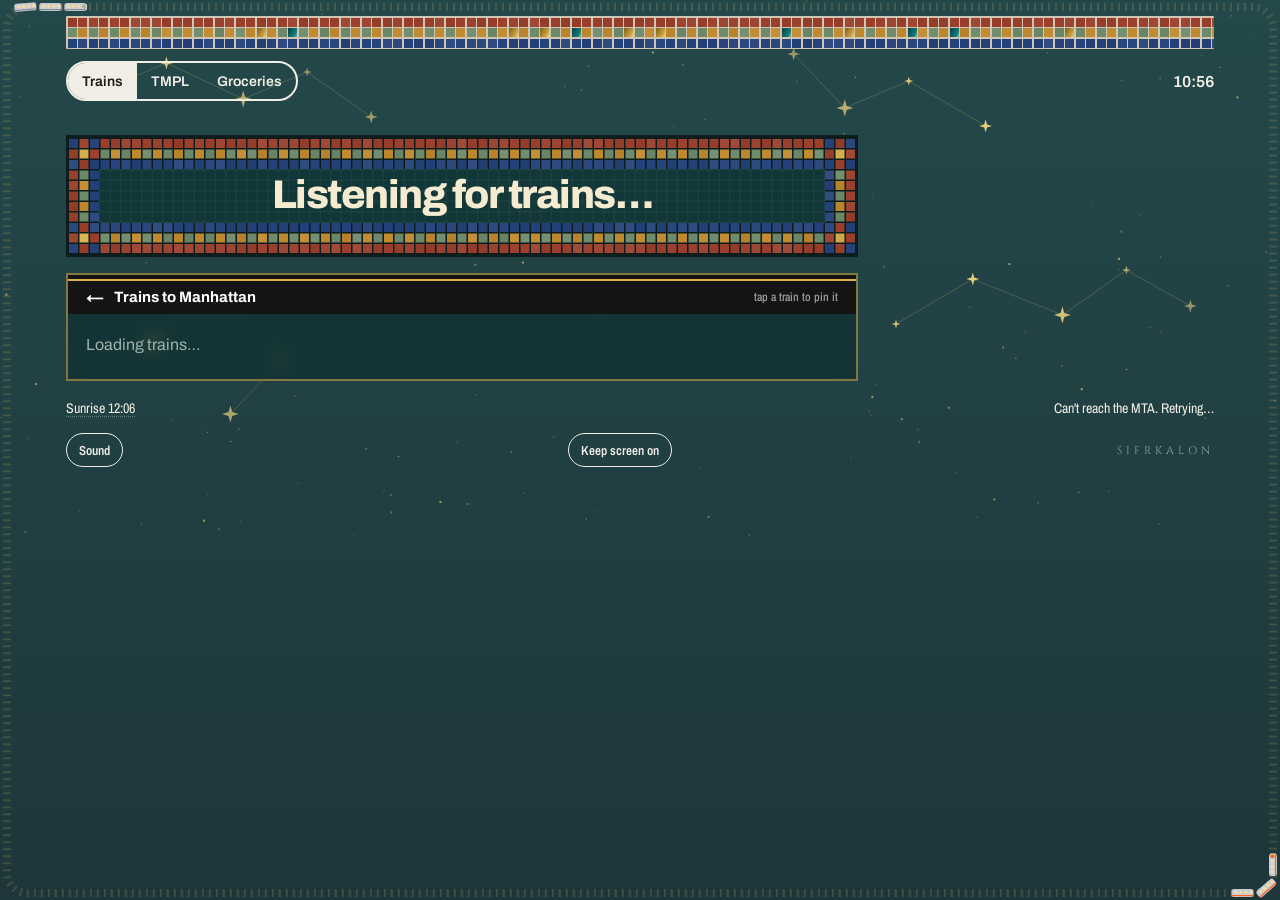
==== commit c2e1ccea: "Add an optional soft city soundscape Co-Authored-By: Claude Opus 5.5 <noreply@anthropic.com> Claude-" ====
--- a/index.html
+++ b/index.html
@@ -15,7 +15,7 @@
 <link rel="preconnect" href="https://fonts.googleapis.com">
 <link rel="preconnect" href="https://fonts.gstatic.com" crossorigin>
 <link rel="stylesheet" href="https://fonts.googleapis.com/css2?family=Archivo:wght@400;600;800&family=Archivo+Narrow:wght@500;600&family=Cinzel:wght@500;700&display=swap">
-<link rel="stylesheet" href="style.css?v=23">
+<link rel="stylesheet" href="style.css?v=24">
 </head>
 <body>
 <canvas id="sky" aria-hidden="true"></canvas>
@@ -54,6 +54,7 @@
     <button type="button" class="skyline" id="skyline" title="Tap for the moon"></button>
     <span id="status"></span>
     <span class="foot2">
+      <button type="button" class="pill" id="sound" aria-pressed="false">Sound</button>
       <button type="button" class="pill" id="awake" aria-pressed="false">Keep screen on</button>
       <button type="button" class="sig" id="sig" aria-label="Pretend mode">SIFRKALON</button>
     </span>
@@ -64,12 +65,13 @@
 <div class="pr-badge" id="pr-badge" hidden></div>
 <div class="toast" id="toast" role="status" hidden></div>
 
-<script src="suncalc.js?v=23"></script>
-<script src="data.js?v=23"></script>
-<script src="places.js?v=23"></script>
-<script src="fx.js?v=23"></script>
-<script src="mosaic.js?v=23"></script>
-<script src="pretend.js?v=23"></script>
-<script src="app.js?v=23"></script>
+<script src="suncalc.js?v=24"></script>
+<script src="data.js?v=24"></script>
+<script src="places.js?v=24"></script>
+<script src="fx.js?v=24"></script>
+<script src="mosaic.js?v=24"></script>
+<script src="pretend.js?v=24"></script>
+<script src="sound.js?v=24"></script>
+<script src="app.js?v=24"></script>
 </body>
 </html>
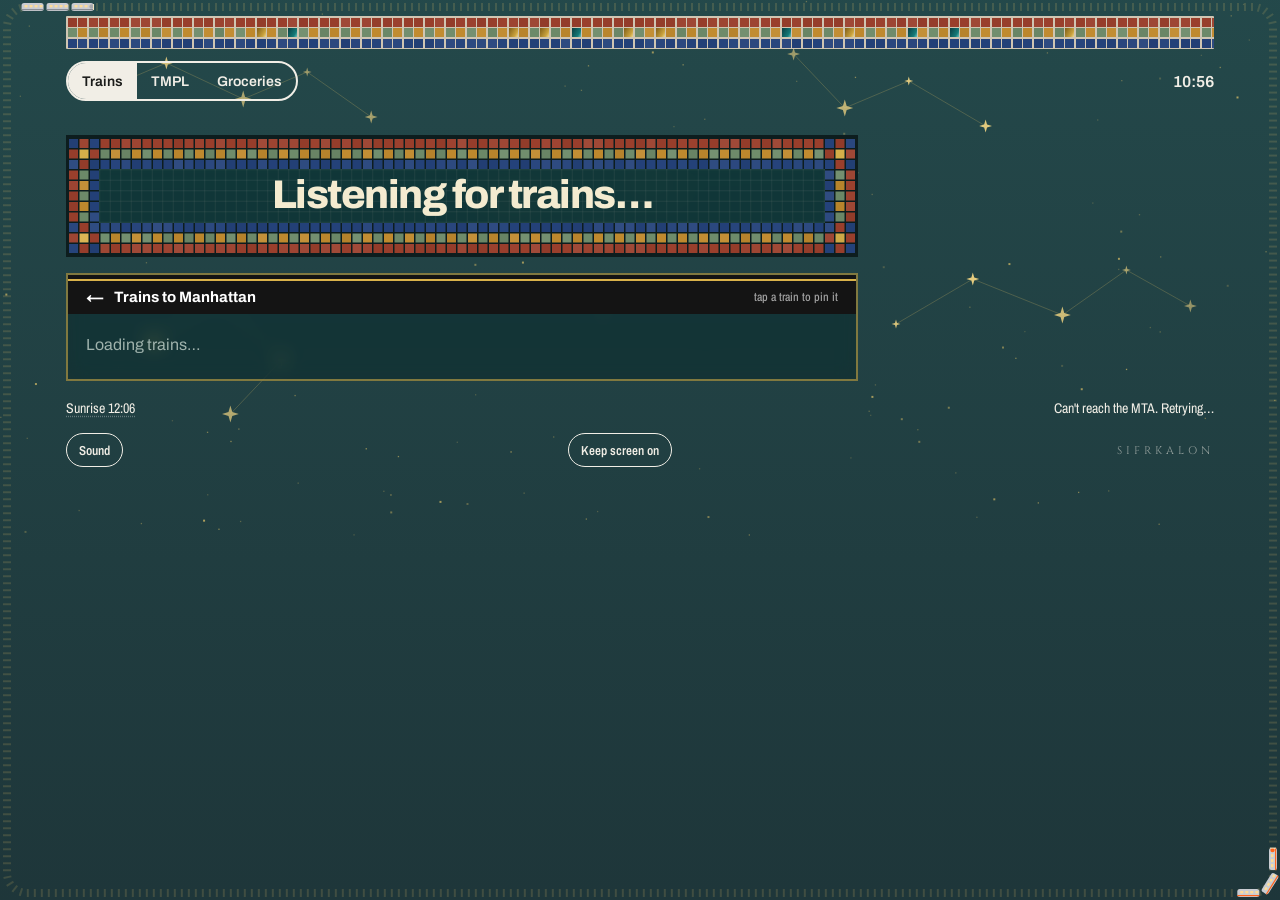
==== commit fe2d7c5a: "Rename the app to Time To Go! Co-Authored-By: Claude Opus 5.5 <noreply@anthropic.com> Claude-Session" ====
--- a/index.html
+++ b/index.html
@@ -6,12 +6,12 @@
 <meta name="apple-mobile-web-app-capable" content="yes">
 <meta name="mobile-web-app-capable" content="yes">
 <meta name="apple-mobile-web-app-status-bar-style" content="black-translucent">
-<meta name="apple-mobile-web-app-title" content="Trains">
+<meta name="apple-mobile-web-app-title" content="Time To Go!">
 <meta name="theme-color" content="#24427A">
-<title>Trains</title>
+<title>Time To Go!</title>
 <link rel="apple-touch-icon" href="apple-touch-icon.png?v=1">
 <link rel="icon" type="image/png" sizes="32x32" href="favicon-32.png?v=1">
-<link rel="manifest" href="manifest.webmanifest?v=1">
+<link rel="manifest" href="manifest.webmanifest?v=2">
 <link rel="preconnect" href="https://fonts.googleapis.com">
 <link rel="preconnect" href="https://fonts.gstatic.com" crossorigin>
 <link rel="stylesheet" href="https://fonts.googleapis.com/css2?family=Archivo:wght@400;600;800&family=Archivo+Narrow:wght@500;600&family=Cinzel:wght@500;700&display=swap">
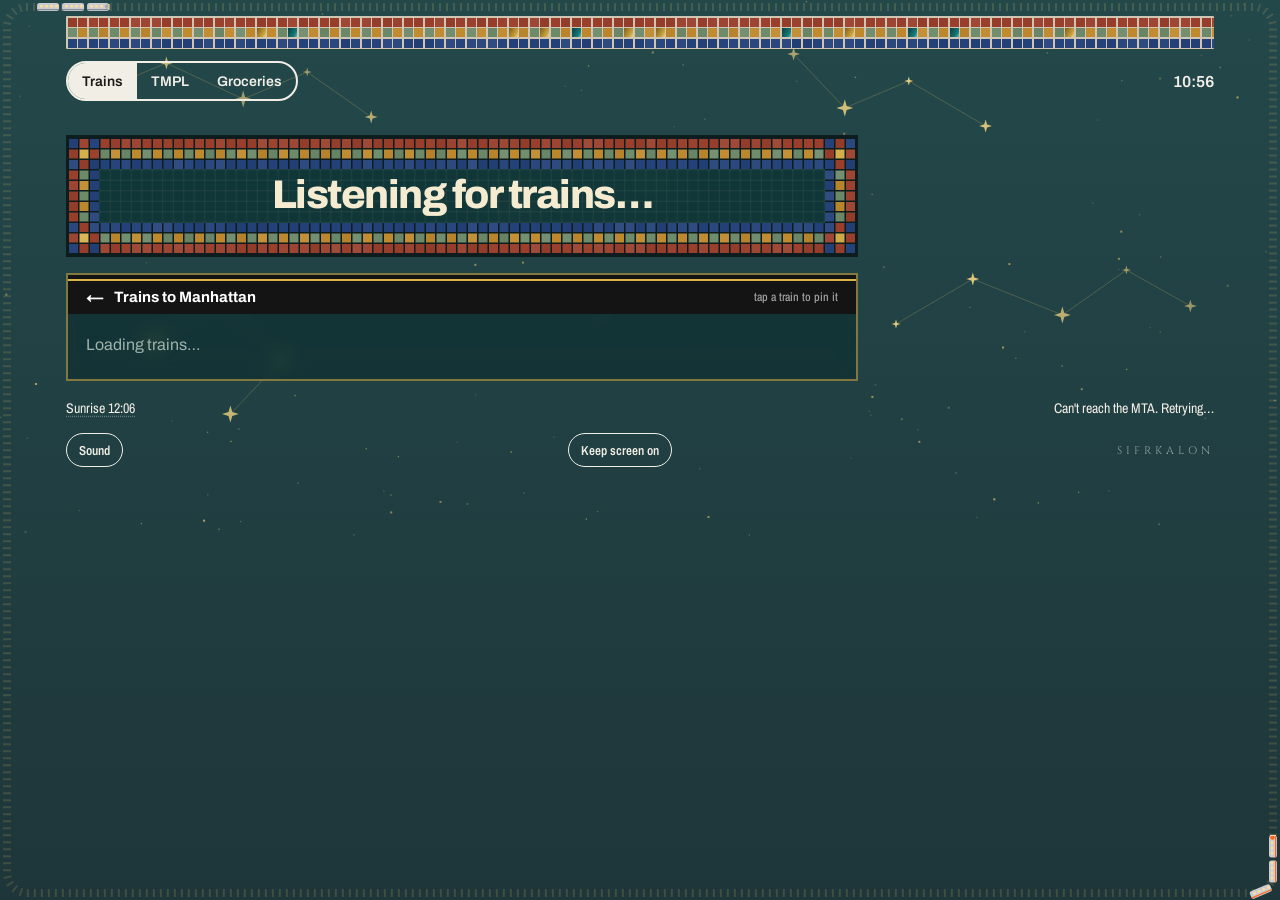
==== commit 672b3b6b: "Big sign says Time To Go! when it's time Co-Authored-By: Claude Opus 5.5 <noreply@anthropic.com> Cla" ====
--- a/index.html
+++ b/index.html
@@ -15,7 +15,7 @@
 <link rel="preconnect" href="https://fonts.googleapis.com">
 <link rel="preconnect" href="https://fonts.gstatic.com" crossorigin>
 <link rel="stylesheet" href="https://fonts.googleapis.com/css2?family=Archivo:wght@400;600;800&family=Archivo+Narrow:wght@500;600&family=Cinzel:wght@500;700&display=swap">
-<link rel="stylesheet" href="style.css?v=24">
+<link rel="stylesheet" href="style.css?v=25">
 </head>
 <body>
 <canvas id="sky" aria-hidden="true"></canvas>
@@ -65,13 +65,13 @@
 <div class="pr-badge" id="pr-badge" hidden></div>
 <div class="toast" id="toast" role="status" hidden></div>
 
-<script src="suncalc.js?v=24"></script>
-<script src="data.js?v=24"></script>
-<script src="places.js?v=24"></script>
-<script src="fx.js?v=24"></script>
-<script src="mosaic.js?v=24"></script>
-<script src="pretend.js?v=24"></script>
-<script src="sound.js?v=24"></script>
-<script src="app.js?v=24"></script>
+<script src="suncalc.js?v=25"></script>
+<script src="data.js?v=25"></script>
+<script src="places.js?v=25"></script>
+<script src="fx.js?v=25"></script>
+<script src="mosaic.js?v=25"></script>
+<script src="pretend.js?v=25"></script>
+<script src="sound.js?v=25"></script>
+<script src="app.js?v=25"></script>
 </body>
 </html>
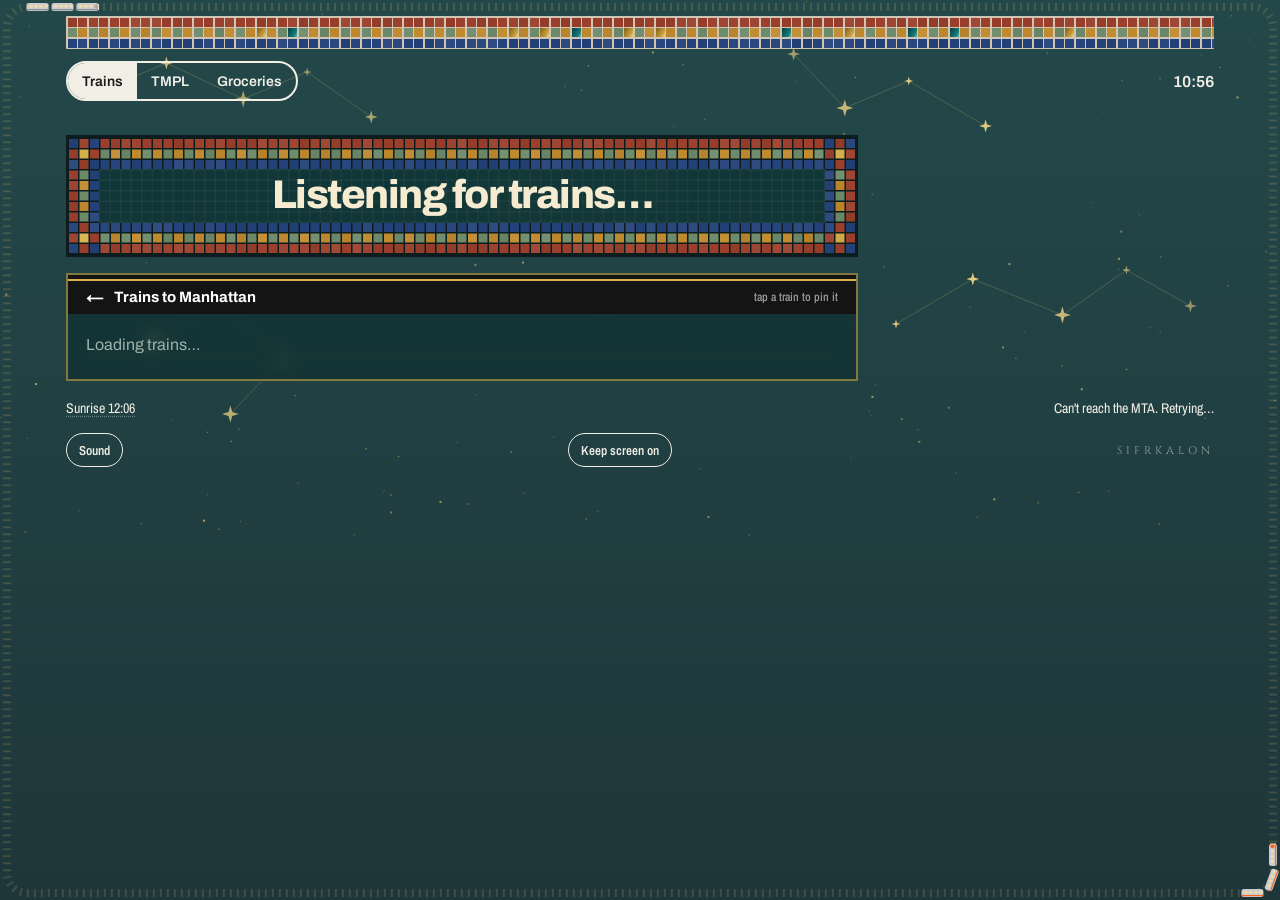
==== commit e1b727cb: "Seasons: Pride in June, jack-o'-lanterns and a Halloween parade in October, a turkey for Thanksgivin" ====
--- a/index.html
+++ b/index.html
@@ -15,7 +15,7 @@
 <link rel="preconnect" href="https://fonts.googleapis.com">
 <link rel="preconnect" href="https://fonts.gstatic.com" crossorigin>
 <link rel="stylesheet" href="https://fonts.googleapis.com/css2?family=Archivo:wght@400;600;800&family=Archivo+Narrow:wght@500;600&family=Cinzel:wght@500;700&display=swap">
-<link rel="stylesheet" href="style.css?v=25">
+<link rel="stylesheet" href="style.css?v=27">
 </head>
 <body>
 <canvas id="sky" aria-hidden="true"></canvas>
@@ -65,13 +65,13 @@
 <div class="pr-badge" id="pr-badge" hidden></div>
 <div class="toast" id="toast" role="status" hidden></div>
 
-<script src="suncalc.js?v=25"></script>
-<script src="data.js?v=25"></script>
-<script src="places.js?v=25"></script>
-<script src="fx.js?v=25"></script>
-<script src="mosaic.js?v=25"></script>
-<script src="pretend.js?v=25"></script>
-<script src="sound.js?v=25"></script>
-<script src="app.js?v=25"></script>
+<script src="suncalc.js?v=27"></script>
+<script src="data.js?v=27"></script>
+<script src="places.js?v=27"></script>
+<script src="fx.js?v=27"></script>
+<script src="mosaic.js?v=27"></script>
+<script src="pretend.js?v=27"></script>
+<script src="sound.js?v=27"></script>
+<script src="app.js?v=27"></script>
 </body>
 </html>
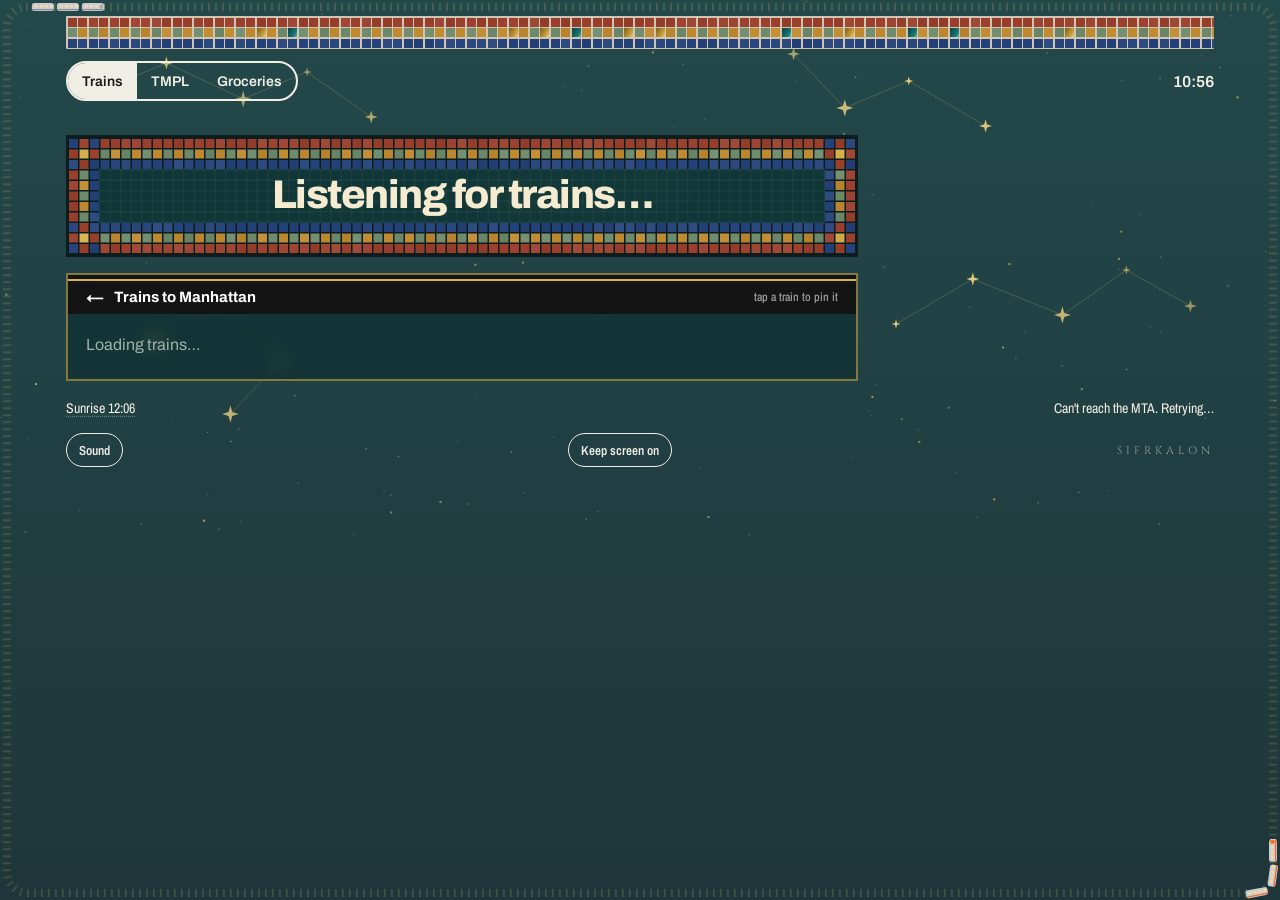
==== commit d520140d: "Sound: a subway rumbling underneath, tuned to the bells Co-Authored-By: Claude Opus 5.5 <noreply@ant" ====
--- a/index.html
+++ b/index.html
@@ -15,7 +15,7 @@
 <link rel="preconnect" href="https://fonts.googleapis.com">
 <link rel="preconnect" href="https://fonts.gstatic.com" crossorigin>
 <link rel="stylesheet" href="https://fonts.googleapis.com/css2?family=Archivo:wght@400;600;800&family=Archivo+Narrow:wght@500;600&family=Cinzel:wght@500;700&display=swap">
-<link rel="stylesheet" href="style.css?v=27">
+<link rel="stylesheet" href="style.css?v=28">
 </head>
 <body>
 <canvas id="sky" aria-hidden="true"></canvas>
@@ -65,13 +65,13 @@
 <div class="pr-badge" id="pr-badge" hidden></div>
 <div class="toast" id="toast" role="status" hidden></div>
 
-<script src="suncalc.js?v=27"></script>
-<script src="data.js?v=27"></script>
-<script src="places.js?v=27"></script>
-<script src="fx.js?v=27"></script>
-<script src="mosaic.js?v=27"></script>
-<script src="pretend.js?v=27"></script>
-<script src="sound.js?v=27"></script>
-<script src="app.js?v=27"></script>
+<script src="suncalc.js?v=28"></script>
+<script src="data.js?v=28"></script>
+<script src="places.js?v=28"></script>
+<script src="fx.js?v=28"></script>
+<script src="mosaic.js?v=28"></script>
+<script src="pretend.js?v=28"></script>
+<script src="sound.js?v=28"></script>
+<script src="app.js?v=28"></script>
 </body>
 </html>
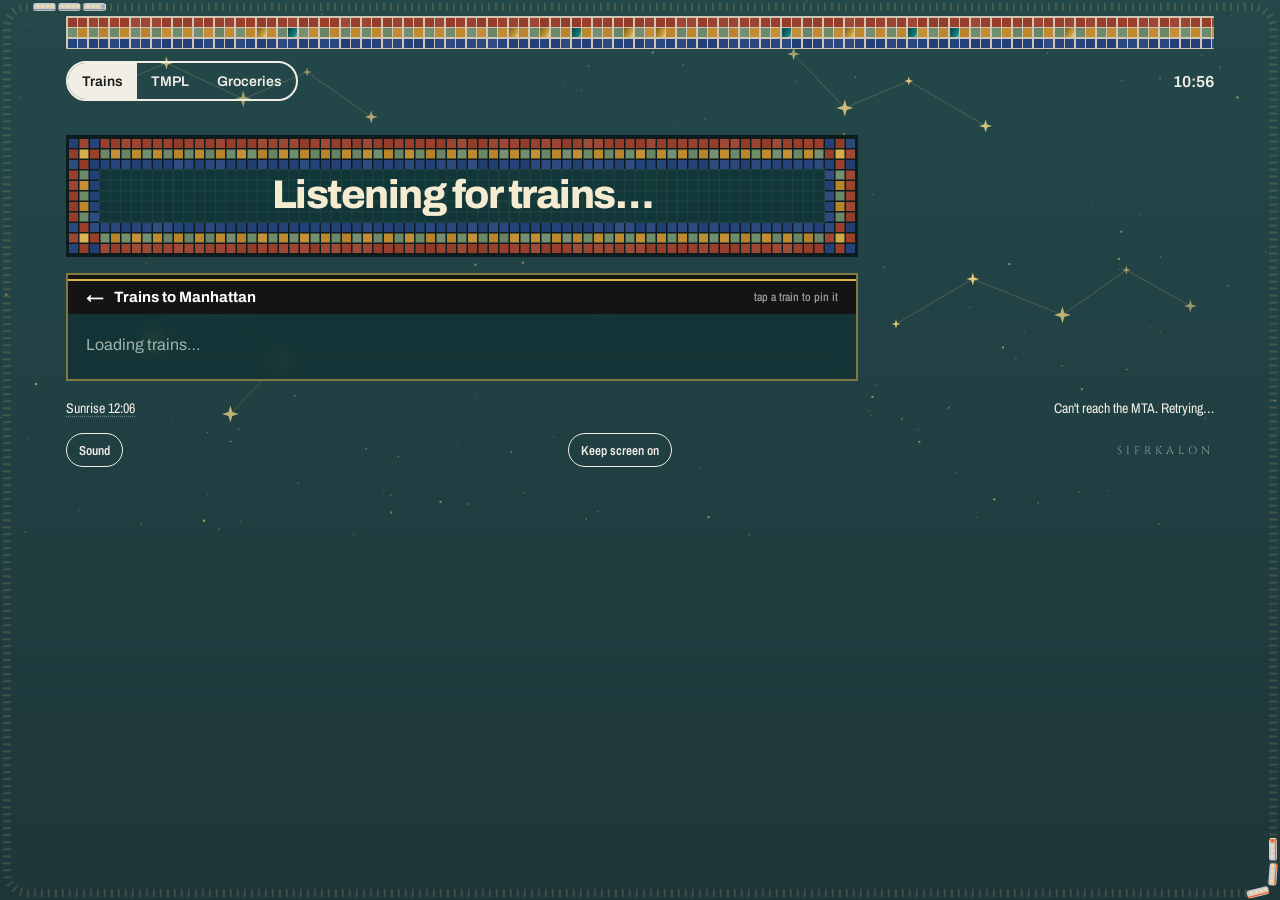
==== commit b52b23b8: "Timeline cars look like little stainless subway cars with the route sign on the nose Co-Authored-By:" ====
--- a/index.html
+++ b/index.html
@@ -15,7 +15,7 @@
 <link rel="preconnect" href="https://fonts.googleapis.com">
 <link rel="preconnect" href="https://fonts.gstatic.com" crossorigin>
 <link rel="stylesheet" href="https://fonts.googleapis.com/css2?family=Archivo:wght@400;600;800&family=Archivo+Narrow:wght@500;600&family=Cinzel:wght@500;700&display=swap">
-<link rel="stylesheet" href="style.css?v=28">
+<link rel="stylesheet" href="style.css?v=29">
 </head>
 <body>
 <canvas id="sky" aria-hidden="true"></canvas>
@@ -65,13 +65,13 @@
 <div class="pr-badge" id="pr-badge" hidden></div>
 <div class="toast" id="toast" role="status" hidden></div>
 
-<script src="suncalc.js?v=28"></script>
-<script src="data.js?v=28"></script>
-<script src="places.js?v=28"></script>
-<script src="fx.js?v=28"></script>
-<script src="mosaic.js?v=28"></script>
-<script src="pretend.js?v=28"></script>
-<script src="sound.js?v=28"></script>
-<script src="app.js?v=28"></script>
+<script src="suncalc.js?v=29"></script>
+<script src="data.js?v=29"></script>
+<script src="places.js?v=29"></script>
+<script src="fx.js?v=29"></script>
+<script src="mosaic.js?v=29"></script>
+<script src="pretend.js?v=29"></script>
+<script src="sound.js?v=29"></script>
+<script src="app.js?v=29"></script>
 </body>
 </html>
--- a/style.css
+++ b/style.css
@@ -96,8 +96,16 @@
 .track .rail { position: absolute; left: 0; right: 14px; top: 13px; height: 8px; display: flex; gap: 2px; overflow: hidden; }
 .track .rail i { flex: none; height: 8px; display: block; }
 .track .stn { position: absolute; right: 0; top: 6px; width: 22px; height: 22px; border-radius: 50%; background: #F8F5EE; border: 5px solid #1B1C1A; }
-.track .car { position: absolute; top: 8px; width: 28px; height: 18px; border-radius: 5px; background: #1B1C1A; transition: left 1s linear; }
-.track .car::after { content: ""; position: absolute; left: 4px; right: 4px; top: 5px; height: 4px; background: #F1D48A; border-radius: 1px; }
+/* the little car is a real NYC subway car in miniature: brushed stainless, a row of windows, a sloped cab
+   at the front, and the line's round route sign glowing on the nose */
+.track .car { position: absolute; top: 7px; width: 36px; height: 20px; border-radius: 4px 9px 6px 4px; transition: left 1s linear;
+  background: linear-gradient(180deg, #F2F3F5 0%, #C9CDD3 45%, #A9AEB6 100%);
+  box-shadow: inset 0 0 0 1px rgba(30,32,36,0.55), 0 1px 2px rgba(0,0,0,0.25); }
+.track .car::before { content: ""; position: absolute; left: 3px; right: 9px; top: 4px; height: 6px; border-radius: 1px;   /* windows */
+  background: repeating-linear-gradient(90deg, #2A2E36 0 1px, #F1D48A 1px 5px, #2A2E36 5px 6px); }
+.track .car::after { content: ""; position: absolute; left: 1px; right: 1px; bottom: 4px; height: 1.5px; background: var(--rc); opacity: 0.85; }   /* a thin route-color stripe */
+.track .car b { position: absolute; right: 2px; top: 3px; width: 8px; height: 8px; border-radius: 50%; background: var(--rc);
+  color: #fff; font: 800 6px/8px Archivo, sans-serif; text-align: center; box-shadow: 0 0 4px var(--rc); }
 /* a quick shiver through the rail and the car every several seconds */
 .track .rail, .track .car { animation: rumble var(--rt, 9s) linear infinite; animation-delay: var(--rd, 0s); }
 .row.go .track .rail, .row.go .track .car { --rt: 3.2s; }
@@ -176,8 +184,8 @@
 body.dark .pmin { color: #E9C86A; }
 body.dark .prow.top .pmin { color: #F0B08A; }
 body.dark .track .stn { background: #0F2627; border-color: #F4EBD0; }
-body.dark .track .car { background: #EDE4CC; }
-body.dark .track .car::after { background: #1B1C1A; }
+body.dark .track .car { background: linear-gradient(180deg, #D9DCE1 0%, #A4A9B1 55%, #7E848D 100%); box-shadow: inset 0 0 0 1px rgba(0,0,0,0.6), 0 0 6px rgba(241,212,138,0.25); }
+body.dark .track .car::before { background: repeating-linear-gradient(90deg, #1E2228 0 1px, #FFE2A0 1px 5px, #1E2228 5px 6px); box-shadow: 0 0 5px rgba(255,214,140,0.55); }
 body.dark .note, body.dark .notices { border-color: rgba(217, 178, 74, 0.6); color: #F4EBD0; }
 body.dark .note.blue { border-color: rgba(140, 170, 230, 0.7); }
 
